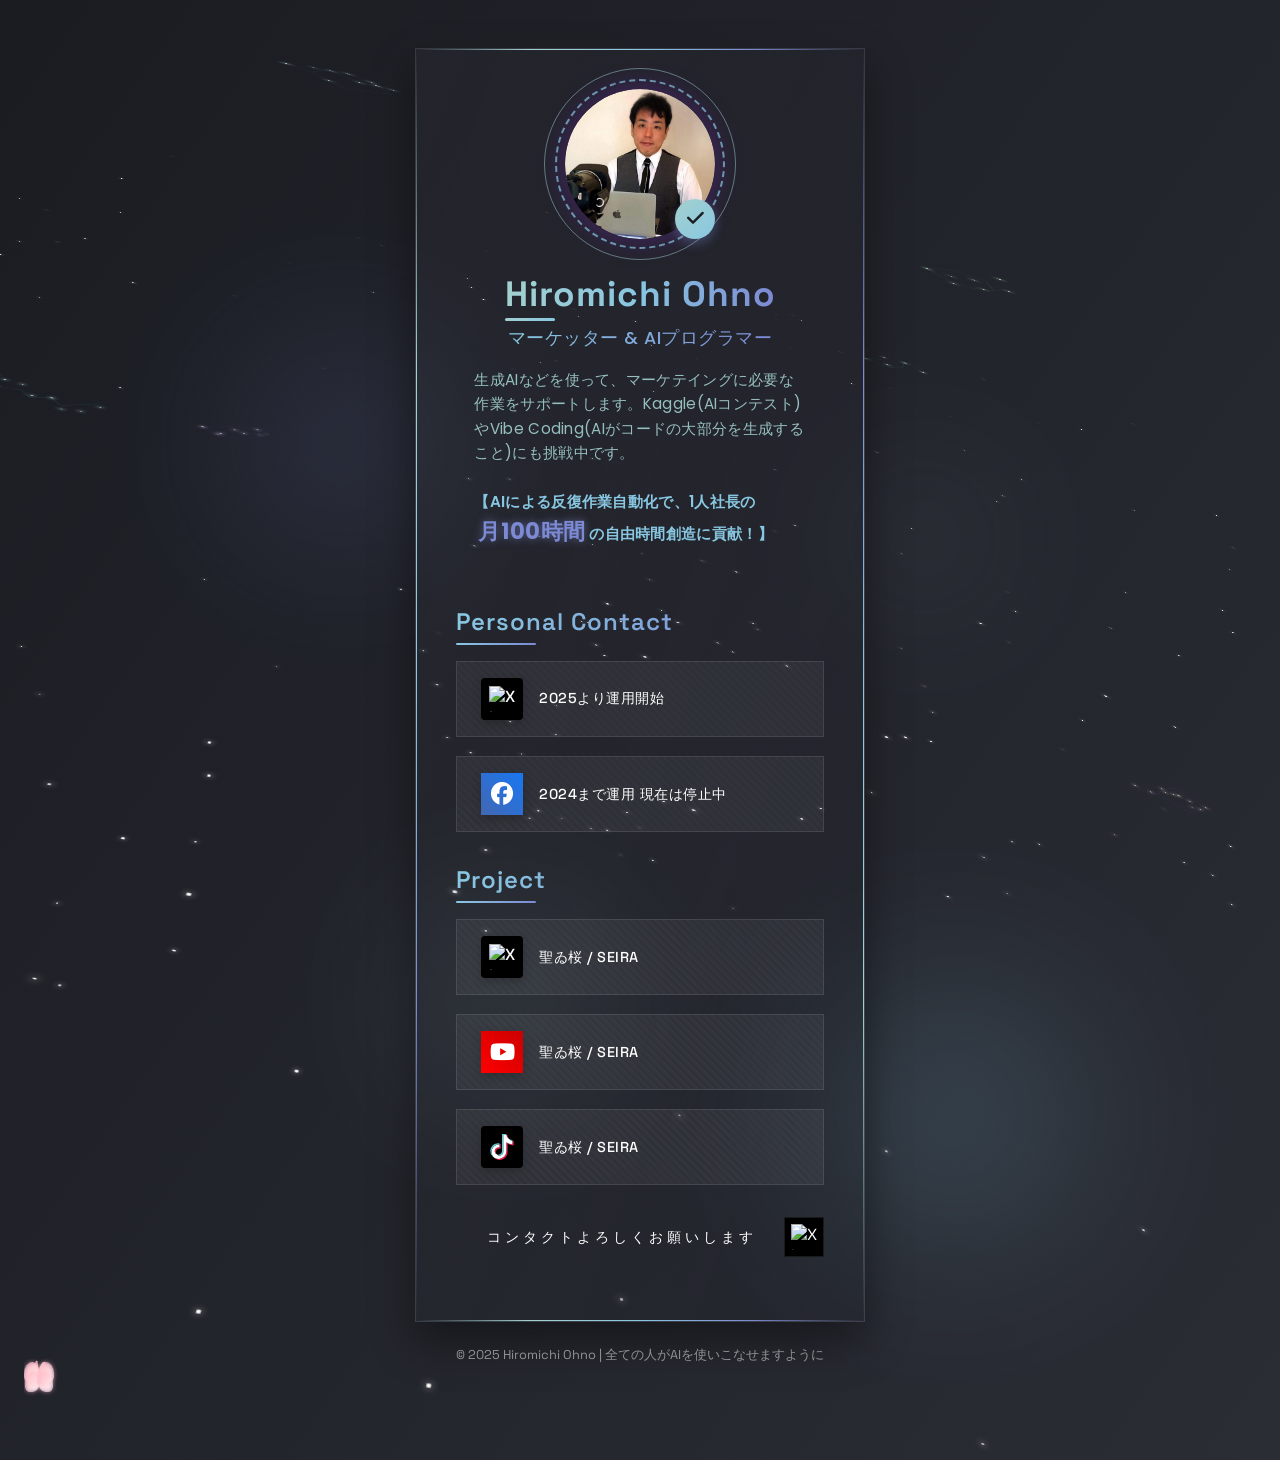
==== index.html @ b958d4c6 "fixed side margin" ====
<!DOCTYPE html>
<html lang="ja">
<head>
    <meta charset="UTF-8">
    <meta name="viewport" content="width=device-width, initial-scale=1.0">
    <title>Ohno's Link Tree</title>
    <!-- OGP設定 -->
    <meta property="og:title" content="Ohno's Link Tree">
    <meta property="og:description" content="マーケッター & AIプログラマー">
    <meta property="og:type" content="website">
    <meta property="og:url" content="https://hiromichioono.github.io/">
    <meta property="og:image" content="https://hiromichioono.github.io/images/ogp.png">
    <meta property="og:site_name" content="Ohno's Link Tree">
    <meta name="twitter:card" content="summary_large_image">
    <style>
        @import url('https://fonts.googleapis.com/css2?family=Poppins:wght@300;400;600;700&display=swap');
        @import url('https://fonts.googleapis.com/css2?family=Space+Grotesk:wght@400;500;700&display=swap');
        
        :root {
            --primary-color: #7C89D3;
            --primary-color-rgb: 124, 137, 211;
            --secondary-color: #88C7E1;
            --secondary-color-rgb: 136, 199, 225;
            --tertiary-color: #A3D0CF;
            --tertiary-color-rgb: 163, 208, 207;
            --gold-color: #D6C39D;
            --aries-color: #BEA79C;
            --taurus-color: #9DBEA7;
            --cancer-color: #A79DBE;
            --leo-color: #BEA79D;
            --libra-color: #9DBEBC;
            --scorpio-color: #A79DBE;
            --sagittarius-color: #9DB5BE;
            --capricorn-color: #AFA79D;
            --aquarius-color: #9DBEBC;
            --pisces-color: #BEBDA7;
            --dark-color: #1A1C22;
            --light-color: #ffffff;
            --card-bg: rgba(26, 28, 34, 0.1);
            --card-border: rgba(156, 166, 187, 0.2);
        }
        
        * {
            box-sizing: border-box;
            margin: 0;
            padding: 0;
        }
        
        body {
            font-family: 'Space Grotesk', 'Poppins', sans-serif;
            margin: 0;
            padding: 0;
            background-color: var(--dark-color);
            color: var(--light-color);
            min-height: 100vh;
            overflow-x: hidden;
            position: relative;
            perspective: 1000px;
        }
        
        .planetarium {
            position: fixed;
            top: 0;
            left: 0;
            width: 100%;
            height: 100%;
            z-index: -1;
            overflow: hidden;
            perspective: 1500px;
        }
        
        .dome {
            position: absolute;
            width: 200%;
            height: 200%;
            top: -50%;
            left: -50%;
            border-radius: 50%;
            transform-style: preserve-3d;
            transform: rotateX(60deg) rotateY(15deg);
            animation: rotateDome 240s linear infinite;
        }
        
        @keyframes rotateDome {
            0% {
                transform: rotateX(60deg) rotateY(15deg) rotateZ(0deg);
            }
            100% {
                transform: rotateX(60deg) rotateY(15deg) rotateZ(360deg);
            }
        }
        
        .star {
            position: absolute;
            background-color: #fff;
            border-radius: 50%;
            animation: twinkle var(--duration, 4s) ease-in-out infinite;
            z-index: 1;
            box-shadow: 0 0 5px 1px rgba(255, 255, 255, 0.3);
        }
        
        .star.virgo {
            background-color: var(--gold-color);
            box-shadow: 0 0 15px 3px var(--gold-color);
            animation: twinkleVirgo var(--duration, 3s) ease-in-out infinite;
        }
        
        @keyframes twinkleVirgo {
            0%, 100% { opacity: 0.7; transform: scale(1); }
            50% { opacity: 1; transform: scale(1.5); }
        }
        
        .star.aries {
            background-color: var(--aries-color);
            box-shadow: 0 0 7px 1px var(--aries-color);
        }
        
        .star.taurus {
            background-color: var(--taurus-color);
            box-shadow: 0 0 7px 1px var(--taurus-color);
        }
        
        .star.gemini {
            background-color: var(--secondary-color);
            box-shadow: 0 0 7px 1px var(--secondary-color);
        }
        
        .star.cancer {
            background-color: var(--cancer-color);
            box-shadow: 0 0 7px 1px var(--cancer-color);
        }
        
        .star.leo {
            background-color: var(--leo-color);
            box-shadow: 0 0 7px 1px var(--leo-color);
        }
        
        .star.libra {
            background-color: var(--libra-color);
            box-shadow: 0 0 7px 1px var(--libra-color);
        }
        
        .star.scorpio {
            background-color: var(--scorpio-color);
            box-shadow: 0 0 7px 1px var(--scorpio-color);
        }
        
        .star.sagittarius {
            background-color: var(--sagittarius-color);
            box-shadow: 0 0 7px 1px var(--sagittarius-color);
        }
        
        .star.capricorn {
            background-color: var(--capricorn-color);
            box-shadow: 0 0 7px 1px var(--capricorn-color);
        }
        
        .star.aquarius {
            background-color: var(--aquarius-color);
            box-shadow: 0 0 7px 1px var(--aquarius-color);
        }
        
        .star.pisces {
            background-color: var(--pisces-color);
            box-shadow: 0 0 7px 1px var(--pisces-color);
        }
        
        .constellation-line {
            position: absolute;
            height: 2px;
            background: rgba(255, 255, 255, 0.2);
            transform-origin: 0 0;
            pointer-events: none;
            z-index: 0;
        }
        
        .constellation-line.virgo {
            background: rgba(255, 215, 0, 0.6);
            height: 3px;
            box-shadow: 0 0 8px 2px var(--gold-color);
        }
        
        .constellation-line.aries {
            background: rgba(255, 87, 51, 0.3);
        }
        
        .constellation-line.taurus {
            background: rgba(51, 255, 87, 0.3);
        }
        
        .constellation-line.gemini {
            background: rgba(0, 194, 255, 0.3);
        }
        
        .constellation-line.cancer {
            background: rgba(87, 51, 255, 0.3);
        }
        
        .constellation-line.leo {
            background: rgba(255, 51, 87, 0.3);
        }
        
        .constellation-line.libra {
            background: rgba(51, 255, 197, 0.3);
        }
        
        .constellation-line.scorpio {
            background: rgba(255, 51, 168, 0.3);
        }
        
        .constellation-line.sagittarius {
            background: rgba(51, 168, 255, 0.3);
        }
        
        .constellation-line.capricorn {
            background: rgba(168, 51, 255, 0.3);
        }
        
        .constellation-line.aquarius {
            background: rgba(51, 255, 245, 0.3);
        }
        
        .constellation-line.pisces {
            background: rgba(245, 255, 51, 0.3);
        }
        
        @keyframes twinkle {
            0%, 100% { opacity: 0.3; transform: scale(0.8); }
            50% { opacity: 1; transform: scale(1.2); }
        }
        
        .shooting-star {
            position: absolute;
            width: 100px;
            height: 1px;
            background: linear-gradient(to right, rgba(255,255,255,0) 0%, rgba(255,255,255,1) 50%, rgba(255,255,255,0) 100%);
            animation: shooting 5s linear infinite;
            opacity: 0;
            transform-origin: right center;
        }
        
        @keyframes shooting {
            0% {
                opacity: 0;
                transform: translateX(0) translateY(0) rotate(var(--angle));
            }
            10% {
                opacity: 1;
            }
            40% {
                opacity: 0.8;
            }
            60% {
                opacity: 0;
                transform: translateX(calc(var(--distance) * -1)) translateY(calc(var(--distance) * var(--slope))) rotate(var(--angle));
            }
            100% {
                opacity: 0;
                transform: translateX(calc(var(--distance) * -1)) translateY(calc(var(--distance) * var(--slope))) rotate(var(--angle));
            }
        }
        
        .bg {
            position: fixed;
            top: 0;
            left: 0;
            width: 100%;
            height: 100%;
            z-index: -2;
            background: linear-gradient(125deg, #1a1c22, #2b2d35);
        }
        
        .bg-shapes {
            position: fixed;
            top: 0;
            left: 0;
            width: 100%;
            height: 100%;
            z-index: -1;
            opacity: 0.5;
        }
        
        .shape {
            position: absolute;
            border-radius: 50%;
            filter: blur(80px);
        }
        
        .shape-1 {
            top: 20%;
            left: 15%;
            width: 300px;
            height: 300px;
            background: radial-gradient(circle, var(--primary-color) 0%, transparent 70%);
            animation: float 15s ease-in-out infinite alternate;
            opacity: 0.5;
        }
        
        .shape-2 {
            bottom: 10%;
            right: 10%;
            width: 400px;
            height: 400px;
            background: radial-gradient(circle, var(--secondary-color) 0%, transparent 70%);
            animation: float 20s ease-in-out infinite alternate-reverse;
            opacity: 0.5;
        }
        
        .shape-3 {
            top: 60%;
            left: 30%;
            width: 250px;
            height: 250px;
            background: radial-gradient(circle, var(--tertiary-color) 0%, transparent 70%);
            animation: float 18s ease-in-out infinite alternate;
            opacity: 0.5;
        }
        
        .shape-4 {
            top: 30%;
            right: 20%;
            width: 200px;
            height: 200px;
            background: radial-gradient(circle, #9CA6BB 0%, transparent 70%);
            animation: float 17s ease-in-out infinite alternate-reverse;
            opacity: 0.4;
        }
        
        @keyframes float {
            0% {
                transform: translateY(0) scale(1);
            }
            50% {
                transform: translateY(-30px) scale(1.05);
            }
            100% {
                transform: translateY(20px) scale(0.95);
            }
        }
        
        .container {
            position: relative;
            z-index: 1;
            display: flex;
            flex-direction: column;
            align-items: center;
            padding: 3rem 1.5rem;
            max-width: 100%;
            width: 100%;
            overflow-x: hidden;
            box-sizing: border-box;
        }
        
        .card {
            width: 100%;
            max-width: 450px;
            background: var(--card-bg);
            backdrop-filter: blur(0px);
            border: 1px solid var(--card-border);
            border-radius: 0;
            padding: 2.5rem;
            margin: 0 auto;
            position: relative;
            overflow: hidden;
            box-shadow: 0 20px 40px rgba(0, 0, 0, 0.4);
            transform-style: preserve-3d;
            transition: all 0.5s cubic-bezier(0.23, 1, 0.32, 1);
            box-sizing: border-box;
        }
        
        .card:before {
            content: '';
            position: absolute;
            inset: 0;
            background: linear-gradient(to right bottom, rgba(255, 255, 255, 0.03), transparent);
            z-index: -1;
        }
        
        .card-border {
            position: absolute;
            inset: 0;
            border-radius: 0;
            pointer-events: none;
            overflow: hidden;
        }
        
        .card-border:before,
        .card-border:after,
        .card-border-left:before,
        .card-border-right:before {
            content: '';
            position: absolute;
            background: linear-gradient(90deg, transparent, var(--tertiary-color), var(--secondary-color), var(--primary-color), transparent);
        }
        
        .card-border:before {
            top: 0;
            left: 0;
            right: 0;
            height: 1px;
            animation: borderFlowHorizontal 4s linear infinite;
        }
        
        .card-border:after {
            bottom: 0;
            left: 0;
            right: 0;
            height: 1px;
            animation: borderFlowHorizontal 4s linear infinite reverse;
        }
        
        .card-border-left:before {
            top: 0;
            bottom: 0;
            left: 0;
            width: 1px;
            background: linear-gradient(180deg, transparent, var(--tertiary-color), var(--secondary-color), var(--primary-color), transparent);
            animation: borderFlowVertical 4s linear infinite;
        }
        
        .card-border-right:before {
            top: 0;
            bottom: 0;
            right: 0;
            width: 1px;
            background: linear-gradient(180deg, transparent, var(--primary-color), var(--secondary-color), var(--tertiary-color), transparent);
            animation: borderFlowVertical 4s linear infinite reverse;
        }
        
        @keyframes borderFlowHorizontal {
            0% {
                transform: translateX(-100%);
            }
            100% {
                transform: translateX(100%);
            }
        }
        
        @keyframes borderFlowVertical {
            0% {
                transform: translateY(-100%);
            }
            100% {
                transform: translateY(100%);
            }
        }
        
        .profile {
            display: flex;
            flex-direction: column;
            align-items: center;
            position: relative;
        }
        
        .profile-frame {
            position: relative;
            width: 150px;
            height: 150px;
            margin-bottom: 2rem;
        }
        
        .profile-img-container {
            position: relative;
            width: 150px;
            height: 150px;
            border-radius: 50%;
            overflow: hidden;
            box-shadow: 0 0 30px rgba(158, 31, 255, 0.3);
            transform-style: preserve-3d;
            transition: transform 0.5s ease;
        }
        
        .profile-img-container:hover {
            transform: translateZ(10px) rotateY(10deg);
            box-shadow: 0 0 40px rgba(124, 137, 211, 0.5);
        }
        
        .profile-img {
            width: 100%;
            height: 100%;
            object-fit: cover;
            border-radius: 50%;
        }
        
        .frame-ring {
            position: absolute;
            top: -10px;
            left: -10px;
            width: 170px;
            height: 170px;
            border-radius: 50%;
            border: 2px dashed rgba(136, 199, 225, 0.7);
            animation: rotate 20s linear infinite;
        }
        
        .frame-ring:after {
            content: '';
            position: absolute;
            top: 50%;
            left: 50%;
            transform: translate(-50%, -50%);
            width: 190px;
            height: 190px;
            border-radius: 50%;
            border: 1px solid rgba(163, 208, 207, 0.5);
        }
        
        @keyframes rotate {
            0% {
                transform: rotate(0deg);
            }
            100% {
                transform: rotate(360deg);
            }
        }
        
        .profile-badge {
            position: absolute;
            bottom: 0;
            right: 0;
            background: linear-gradient(135deg, var(--tertiary-color), var(--secondary-color));
            color: var(--dark-color);
            font-size: 1.2rem;
            font-weight: 700;
            width: 40px;
            height: 40px;
            border-radius: 50%;
            display: flex;
            align-items: center;
            justify-content: center;
            box-shadow: 0 4px 12px rgba(124, 137, 211, 0.4);
            z-index: 2;
        }
        
        .glow {
            position: absolute;
            width: 100%;
            height: 100%;
            border-radius: 50%;
            background: radial-gradient(circle, var(--primary-color) 0%, transparent 70%);
            filter: blur(15px);
            opacity: 0.5;
            z-index: -1;
        }
        
        .name {
            font-size: 2.2rem;
            font-weight: 700;
            margin: 0 0 0.5rem;
            background: linear-gradient(to right, var(--tertiary-color), var(--secondary-color), var(--primary-color));
            -webkit-background-clip: text;
            background-clip: text;
            -webkit-text-fill-color: transparent;
            text-align: left;
            letter-spacing: 1px;
            position: relative;
        }
        
        .name:after {
            content: '';
            position: absolute;
            bottom: -5px;
            left: 0;
            width: 50px;
            height: 3px;
            background: linear-gradient(to right, var(--tertiary-color), var(--secondary-color));
            border-radius: 3px;
        }
        
        .bio {
            text-align: center;
            margin-bottom: 1rem;
            background: linear-gradient(to right, var(--secondary-color), var(--primary-color));
            -webkit-background-clip: text;
            background-clip: text;
            -webkit-text-fill-color: transparent;
            font-weight: 500;
            line-height: 1.6;
            font-size: 1.1rem;
            max-width: 90%;
            font-family: 'Poppins', sans-serif;
            letter-spacing: 0.5px;
        }
        
        .bio-extended {
            text-align: left;
            margin-bottom: 2rem;
            color: rgba(163, 208, 207, 0.9);
            font-weight: 400;
            line-height: 1.6;
            font-size: 0.95rem;
            max-width: 90%;
            font-family: 'Poppins', sans-serif;
            letter-spacing: 0.3px;
        }
        
        .bio-extended strong {
            color: var(--secondary-color);
            font-weight: 600;
        }
        
        .highlight-text {
            color: var(--primary-color);
            font-size: 1.4rem;
            font-weight: 700;
            text-shadow: 0 0 8px rgba(124, 137, 211, 0.6);
            display: inline-block;
            margin: 0 4px;
        }
        
        .contact-heading {
            text-align: left;
            font-size: 1.5rem;
            font-weight: 600;
            margin: 1.5rem 0 0.5rem;
            padding-bottom: 0.5rem;
            background: linear-gradient(to right, var(--secondary-color), var(--primary-color));
            -webkit-background-clip: text;
            background-clip: text;
            -webkit-text-fill-color: transparent;
            position: relative;
            letter-spacing: 1px;
        }
        
        .contact-heading::after {
            content: '';
            position: absolute;
            bottom: 0;
            left: 0;
            width: 80px;
            height: 2px;
            background: linear-gradient(to right, var(--secondary-color), var(--primary-color));
            border-radius: 2px;
        }
        
        .links-container {
            width: 100%;
            perspective: 1000px;
            margin: 1rem 0 2rem;
        }
        
        .link-list {
            display: grid;
            gap: 1.2rem;
            width: 100%;
            transform-style: preserve-3d;
        }
        
        .link-item {
            position: relative;
            transform-style: preserve-3d;
            transition: transform 0.3s ease;
        }
        
        .link-item:hover {
            transform: translateZ(20px);
        }
        
        .link {
            display: flex;
            align-items: center;
            padding: 1rem 1.5rem;
            background: rgba(255, 255, 255, 0.05);
            border: 1px solid rgba(255, 255, 255, 0.1);
            border-radius: 0;
            text-decoration: none;
            color: var(--light-color);
            font-weight: 500;
            font-size: 1rem;
            transition: all 0.5s cubic-bezier(0.16, 1, 0.3, 1);
            position: relative;
            overflow: hidden;
            backdrop-filter: blur(5px);
        }
        
        .link:before {
            content: '';
            position: absolute;
            top: 0;
            left: 0;
            width: 100%;
            height: 100%;
            background: linear-gradient(45deg, 
                transparent 25%, 
                rgba(255, 255, 255, 0.05) 25%, 
                rgba(255, 255, 255, 0.05) 50%, 
                transparent 50%,
                transparent 75%, 
                rgba(255, 255, 255, 0.05) 75%);
            background-size: 8px 8px;
            opacity: 0.3;
            transition: all 0.5s ease;
        }
        
        .link:hover {
            transform: translateY(-5px) scale(1.03) perspective(500px) rotateX(5deg);
            box-shadow: 
                0 15px 35px rgba(0, 0, 0, 0.3), 
                0 0 10px rgba(124, 137, 211, 0.5), 
                0 0 25px rgba(124, 137, 211, 0.2);
            border-width: 1px 1px 2px 1px;
            border-color: rgba(255, 255, 255, 0.3);
            background: linear-gradient(135deg, 
                rgba(var(--primary-color-rgb), 0.15) 0%, 
                rgba(var(--secondary-color-rgb), 0.15) 50%, 
                rgba(var(--tertiary-color-rgb), 0.15) 100%);
            letter-spacing: 1px;
        }
        
        .link:hover:before {
            opacity: 0.7;
            background-position: 15px 15px;
            animation: patternShift 2s linear infinite;
        }
        
        @keyframes patternShift {
            0% { background-position: 0 0; }
            100% { background-position: 16px 16px; }
        }
        
        .link:after {
            content: '';
            position: absolute;
            top: -50%;
            left: -50%;
            width: 200%;
            height: 200%;
            background: linear-gradient(
                to bottom right, 
                rgba(255, 255, 255, 0) 0%, 
                rgba(255, 255, 255, 0.2) 50%, 
                rgba(255, 255, 255, 0) 100%
            );
            transform: rotate(45deg);
            transition: all 0.5s cubic-bezier(0.16, 1, 0.3, 1);
            opacity: 0;
            z-index: 2;
        }
        
        .link:hover:after {
            animation: enhancedSheen 1.2s forwards;
        }
        
        @keyframes enhancedSheen {
            0% { 
                opacity: 0; 
                transform: rotate(45deg) translateY(0%);
            }
            15% { opacity: 0.3; }
            30% { opacity: 0.7; }
            50% { opacity: 1; }
            70% { opacity: 0.7; }
            100% { 
                opacity: 0; 
                transform: rotate(45deg) translateY(100%);
            }
        }
        
        .link::before, .link::after {
            pointer-events: none;
        }
        
        .link .link-text {
            position: relative;
            transition: all 0.5s ease;
        }
        
        .link:hover .link-text {
            transform: scale(1.05);
            text-shadow: 0 0 8px rgba(255, 255, 255, 0.5);
            animation: textPulse 2s infinite;
        }
        
        @keyframes textPulse {
            0%, 100% { opacity: 1; }
            50% { opacity: 0.85; }
        }
        
        .link:hover .link-icon {
            transform: scale(1.15) rotate(5deg);
            box-shadow: 0 0 15px rgba(124, 137, 211, 0.7);
            animation: iconPulse 2s infinite alternate;
        }
        
        @keyframes iconPulse {
            0% { transform: scale(1.15) rotate(5deg); }
            100% { transform: scale(1.25) rotate(-5deg); }
        }
        
        .link i {
            font-size: 1.4rem;
            margin-right: 1rem;
            position: relative;
            z-index: 2;
        }
        
        .link-icon {
            display: flex;
            align-items: center;
            justify-content: center;
            width: 42px;
            height: 42px;
            border-radius: 0;
            margin-right: 1rem;
            background: linear-gradient(135deg, rgba(158, 31, 255, 0.2), rgba(0, 194, 255, 0.2));
            box-shadow: 0 4px 10px rgba(0, 0, 0, 0.2);
            transition: all 0.5s ease;
            position: relative;
            overflow: hidden;
        }
        
        .link-icon::before {
            content: '';
            position: absolute;
            width: 150%;
            height: 150%;
            background: radial-gradient(circle, rgba(255,255,255,0.8) 0%, rgba(255,255,255,0) 70%);
            top: -25%;
            left: -25%;
            opacity: 0;
            transition: opacity 0.5s ease;
            pointer-events: none;
        }
        
        .link:hover .link-icon::before {
            animation: sparkling 1.5s ease infinite;
        }
        
        @keyframes sparkling {
            0% { opacity: 0; transform: scale(0.8) rotate(0deg); }
            25% { opacity: 0.5; transform: scale(0.9) rotate(45deg); }
            50% { opacity: 0.7; transform: scale(1) rotate(90deg); }
            75% { opacity: 0.5; transform: scale(0.9) rotate(135deg); }
            100% { opacity: 0; transform: scale(0.8) rotate(180deg); }
        }
        
        .link-text {
            font-weight: 500;
            letter-spacing: 0.5px;
            position: relative;
            z-index: 2;
            text-transform: uppercase;
            font-size: 0.9rem;
        }
        
        .link-tw { background: linear-gradient(45deg, #1DA1F2, #0967a0); }
        .link-fb { background: linear-gradient(45deg, #4267B2, #1877F2); }
        
        .social-icons {
            display: flex;
            justify-content: center;
            gap: 1rem;
            margin: 1rem 0 1.5rem;
            perspective: 1000px;
        }
        
        .social-icon {
            position: relative;
            width: 40px;
            height: 40px;
            background: rgba(255, 255, 255, 0.05);
            border: 1px solid rgba(255, 255, 255, 0.1);
            border-radius: 0;
            display: flex;
            align-items: center;
            justify-content: center;
            color: var(--light-color);
            text-decoration: none;
            overflow: hidden;
            transition: all 0.3s ease;
            transform-style: preserve-3d;
        }
        
        .social-icon:hover {
            transform: translateY(-5px) rotateY(10deg);
            background: rgba(255, 255, 255, 0.1);
            box-shadow: 0 10px 20px rgba(0, 0, 0, 0.2);
            border-color: rgba(255, 255, 255, 0.2);
        }
        
        .social-icon i {
            font-size: 1.2rem;
            position: relative;
            z-index: 2;
        }
        
        footer {
            width: 100%;
            text-align: center;
            padding: 1.5rem 0 3rem;
            font-size: 0.8rem;
            color: rgba(255, 255, 255, 0.5);
            position: relative;
            overflow: hidden;
        }
        
        /* 蝶々アニメーション */
        .butterfly-animation-container {
            position: fixed;
            bottom: 0;
            left: 0;
            width: 100%;
            height: 60px;
            z-index: 5;
            pointer-events: none;
        }
        
        .butterfly {
            position: absolute;
            bottom: 20px;
            width: 30px;
            height: 30px;
            animation: butterflyFloat 25s ease-in-out infinite;
        }
        
        .butterfly-body {
            position: absolute;
            width: 4px;
            height: 16px;
            background-color: rgba(255, 192, 203, 0.8);
            border-radius: 50% 50% 30% 30%;
            top: 7px;
            left: 13px;
            z-index: 2;
        }
        
        .butterfly-wing {
            position: absolute;
            width: 15px;
            height: 20px;
            background-color: rgba(255, 182, 193, 0.8);
            border-radius: 80% 60% 70% 40%;
            opacity: 0.9;
            animation: wingFlap 0.3s ease-in-out infinite alternate;
            z-index: 1;
        }
        
        .butterfly-wing.top-left {
            transform-origin: bottom right;
            top: 0;
            left: 0;
        }
        
        .butterfly-wing.bottom-left {
            transform-origin: top right;
            bottom: 0;
            left: 1px;
        }
        
        .butterfly-wing.top-right {
            transform-origin: bottom left;
            top: 0;
            right: 0;
            border-radius: 60% 80% 40% 70%;
        }
        
        .butterfly-wing.bottom-right {
            transform-origin: top left;
            bottom: 0;
            right: 1px;
            border-radius: 60% 80% 40% 70%;
        }
        
        .butterfly-wing.pattern-a {
            background: linear-gradient(135deg, rgba(255, 182, 193, 0.9), rgba(255, 240, 245, 0.8));
            box-shadow: 0 0 5px rgba(255, 182, 193, 0.5);
        }
        
        .butterfly-wing.pattern-b {
            background: linear-gradient(135deg, rgba(173, 216, 230, 0.9), rgba(240, 248, 255, 0.8));
            box-shadow: 0 0 5px rgba(173, 216, 230, 0.5);
        }
        
        .butterfly-wing.pattern-c {
            background: linear-gradient(135deg, rgba(221, 160, 221, 0.9), rgba(245, 225, 255, 0.8));
            box-shadow: 0 0 5px rgba(221, 160, 221, 0.5);
        }
        
        .butterfly-wing.pattern-d {
            background: linear-gradient(135deg, rgba(255, 228, 181, 0.9), rgba(255, 250, 240, 0.8));
            box-shadow: 0 0 5px rgba(255, 228, 181, 0.5);
        }
        
        .butterfly-antenna {
            position: absolute;
            width: 1px;
            height: 7px;
            background-color: rgba(255, 192, 203, 0.7);
            top: 0;
            z-index: 1;
        }
        
        .butterfly-antenna.left {
            left: 12px;
            transform: rotate(-20deg);
        }
        
        .butterfly-antenna.right {
            right: 12px;
            transform: rotate(20deg);
        }
        
        .butterfly-antenna::after {
            content: '';
            position: absolute;
            width: 2px;
            height: 2px;
            background-color: rgba(255, 192, 203, 0.9);
            border-radius: 50%;
            top: -1px;
        }
        
        .butterfly-sparkle {
            position: absolute;
            width: 2px;
            height: 2px;
            background-color: white;
            border-radius: 50%;
            opacity: 0;
            animation: butterflySparkle 4s linear infinite;
        }
        
        @keyframes butterflyFloat {
            0% {
                left: -50px;
                transform: translateY(0) translateX(0) rotate(5deg);
            }
            10% {
                transform: translateY(-15px) translateX(20px) rotate(-5deg);
            }
            20% {
                transform: translateY(5px) translateX(40px) rotate(10deg);
            }
            30% {
                transform: translateY(-20px) translateX(60px) rotate(-10deg);
            }
            40% {
                transform: translateY(10px) translateX(80px) rotate(5deg);
            }
            50% {
                transform: translateY(-15px) translateX(100px) rotate(-5deg);
            }
            60% {
                transform: translateY(5px) translateX(120px) rotate(10deg);
            }
            70% {
                transform: translateY(-10px) translateX(140px) rotate(-10deg);
            }
            80% {
                transform: translateY(15px) translateX(160px) rotate(5deg);
            }
            90% {
                transform: translateY(-5px) translateX(180px) rotate(-5deg);
            }            
            100% {
                left: calc(100% + 50px);
                transform: translateY(0) translateX(0) rotate(5deg);
            }
        }
        
        @keyframes wingFlap {
            0% {
                transform: rotateY(60deg);
            }
            100% {
                transform: rotateY(0deg);
            }
        }
        
        @keyframes butterflySparkle {
            0% {
                opacity: 0;
                transform: scale(0);
            }
            10% {
                opacity: 0.8;
                transform: scale(1);
            }
            50% {
                opacity: 0.2;
            }
            100% {
                opacity: 0;
                transform: scale(0) translateY(-10px) translateX(5px);
            }
        }
        
        @keyframes starTwinkle {
            0%, 100% {
                opacity: 0.1;
                transform: scale(1);
            }
            50% {
                opacity: 1;
                transform: scale(1.5);
            }
        }
        
        @keyframes fadeIn {
            from {
                opacity: 0;
                transform: translateY(20px);
            }
            to {
                opacity: 1;
                transform: translateY(0);
            }
        }
        
        .loading-screen {
            position: fixed;
            top: 0;
            left: 0;
            width: 100%;
            height: 100%;
            background: var(--dark-color);
            display: flex;
            flex-direction: column;
            align-items: center;
            justify-content: center;
            z-index: 9999;
            transition: opacity 0.5s ease-out, visibility 0.5s ease-out;
        }
        
        .loader {
            width: 80px;
            height: 80px;
            border-radius: 50%;
            border: 3px solid transparent;
            border-top-color: var(--primary-color);
            border-bottom-color: var(--secondary-color);
            animation: spin 1.5s linear infinite;
        }
        
        .loader:before, .loader:after {
            content: '';
            position: absolute;
            border-radius: 50%;
        }
        
        .loader:before {
            top: 5px;
            left: 5px;
            right: 5px;
            bottom: 5px;
            border: 3px solid transparent;
            border-left-color: var(--tertiary-color);
            border-right-color: var(--secondary-color);
            animation: spin 1s linear infinite reverse;
        }
        
        .loader:after {
            top: 15px;
            left: 15px;
            right: 15px;
            bottom: 15px;
            border: 3px solid transparent;
            border-top-color: var(--tertiary-color);
            animation: spin 1.5s linear infinite;
        }
        
        @keyframes spin {
            0% {
                transform: rotate(0deg);
            }
            100% {
                transform: rotate(360deg);
            }
        }
        
        .loading-text {
            margin-top: 1.5rem;
            font-size: 1.2rem;
            letter-spacing: 2px;
            color: rgba(255, 255, 255, 0.8);
            background: linear-gradient(to right, var(--tertiary-color), var(--secondary-color), var(--primary-color));
            -webkit-background-clip: text;
            background-clip: text;
            -webkit-text-fill-color: transparent;
            animation: pulse 1.5s infinite alternate;
        }
        
        @keyframes pulse {
            0% {
                opacity: 0.6;
            }
            100% {
                opacity: 1;
            }
        }
        
        .fade-in {
            animation: fadeIn 0.8s ease forwards;
        }
        
        .fade-in-delay-1 {
            opacity: 0;
            animation: fadeIn 0.8s ease forwards 0.2s;
        }
        
        .fade-in-delay-2 {
            opacity: 0;
            animation: fadeIn 0.8s ease forwards 0.4s;
        }
        
        .fade-in-delay-3 {
            opacity: 0;
            animation: fadeIn 0.8s ease forwards 0.6s;
        }
        
        .fade-in-delay-4 {
            opacity: 0;
            animation: fadeIn 0.8s ease forwards 0.8s;
        }
        
        .constellation-group {
            position: absolute;
            transform-style: preserve-3d;
        }
        
        /* Media Queries for Responsiveness */
        @media (max-width: 768px) {
            .container {
                padding: 2rem 1rem;
            }
            
            .card {
                padding: 2rem 1.5rem;
                width: calc(100% - 2rem);
            }
            
            .profile-frame {
                width: 130px;
                height: 130px;
                margin-bottom: 1.5rem;
            }
            
            .profile-img-container {
                width: 130px;
                height: 130px;
            }
            
            .frame-ring {
                width: 150px;
                height: 150px;
            }
            
            .frame-ring:after {
                width: 170px;
                height: 170px;
            }
            
            .name {
                font-size: 2rem;
            }
            
            .bio {
                font-size: 0.9rem;
            }
            
            .link {
                padding: 0.9rem 1.2rem;
            }
            
            .link i {
                font-size: 1.2rem;
            }
            
            .link-text {
                font-size: 0.85rem;
            }
        }
        
        @media (max-width: 480px) {
            .container {
                padding: 2rem 0.5rem;
            }
            
            .card {
                padding: 1.8rem 1rem;
                width: calc(100% - 1rem);
            }
            
            .profile-frame {
                width: 110px;
                height: 110px;
                margin-bottom: 1.2rem;
            }
            
            .profile-img-container {
                width: 110px;
                height: 110px;
            }
            
            .frame-ring {
                top: -8px;
                left: -8px;
                width: 126px;
                height: 126px;
            }
            
            .frame-ring:after {
                width: 142px;
                height: 142px;
            }
            
            .name {
                font-size: 1.8rem;
            }
            
            .profile-badge {
                width: 35px;
                height: 35px;
                font-size: 1rem;
            }
            
            .social-icons {
                gap: 0.8rem;
            }
            
            .social-icon {
                width: 36px;
                height: 36px;
            }
        }
    </style>
    <link rel="stylesheet" href="https://cdnjs.cloudflare.com/ajax/libs/font-awesome/6.4.0/css/all.min.css">
</head>
<body>
    <div class="loading-screen" id="loading-screen">
        <div class="loader"></div>
        <div class="loading-text">LOADING...</div>
    </div>

    <div class="bg"></div>
    <div class="bg-shapes">
        <div class="shape shape-1"></div>
        <div class="shape shape-2"></div>
        <div class="shape shape-3"></div>
        <div class="shape shape-4"></div>
    </div>
    <div class="planetarium" id="planetarium">
        <div class="dome" id="dome"></div>
    </div>
    
    <div class="container">
        <div class="card fade-in">
            <div class="card-border"></div>
            <div class="card-border-left"></div>
            <div class="card-border-right"></div>
            
            <div class="profile">
                <div class="profile-frame">
                    <div class="profile-img-container">
                        <div class="glow"></div>
                        <img src="images/profile.jpg" alt="プロフィール写真" class="profile-img">
                    </div>
                    <div class="frame-ring"></div>
                    <div class="profile-badge">
                        <i class="fas fa-check"></i>
                    </div>
                </div>
                
                <h1 class="name">Hiromichi Ohno</h1>
                <p class="bio fade-in-delay-1">マーケッター &amp; AIプログラマー</p>
                <p class="bio-extended fade-in-delay-1">
                    生成AIなどを使って、マーケテイングに必要な作業をサポートします。Kaggle(AIコンテスト)やVibe Coding(AIがコードの大部分を生成すること)にも挑戦中です。<br><br>
                    <strong>【AIによる反復作業自動化で、1人社長の<br><span class="highlight-text">月100時間</span>の自由時間創造に貢献！】</strong>
                </p>
            </div>
            
            <h3 class="contact-heading fade-in-delay-2">Personal Contact</h3>
            
            <div class="links-container fade-in-delay-2">
                <div class="link-list">
                    <div class="link-item">
                        <a href="https://x.com/heros_road" class="link">
                            <div class="link-icon" style="background: black; display: flex; align-items: center; justify-content: center; padding: 8px; border-radius: 4px;">
                                <img src="https://abs.twimg.com/responsive-web/client-web/icon-ios.77d25eba.png" alt="X logo" style="width: 26px; height: 26px;">
                            </div>
                            <span class="link-text">2025より運用開始</span>
                        </a>
                    </div>
                    
                    <div class="link-item">
                        <a href="https://www.facebook.com/share/14GULthM83G/" class="link">
                            <div class="link-icon link-fb">
                                <i class="fab fa-facebook" style="margin: 0 auto;"></i>
                            </div>
                            <span class="link-text">2024まで運用 現在は停止中</span>
                        </a>
                    </div>
                </div>
            </div>
            
            <h3 class="contact-heading fade-in-delay-3">Project</h3>
            
            <div class="links-container fade-in-delay-3">
                <div class="link-list">
                    <div class="link-item">
                        <a href="https://x.com/seira_0311" class="link">
                            <div class="link-icon" style="background: black; display: flex; align-items: center; justify-content: center; padding: 8px; border-radius: 4px;">
                                <img src="https://abs.twimg.com/responsive-web/client-web/icon-ios.77d25eba.png" alt="X logo" style="width: 26px; height: 26px;">
                            </div>
                            <span class="link-text">聖ゐ桜 / seira</span>
                        </a>
                    </div>
                    
                    <div class="link-item">
                        <a href="https://www.youtube.com/@seira_0311" class="link">
                            <div class="link-icon" style="background: linear-gradient(45deg, #FF0000, #CC0000);">
                                <i class="fab fa-youtube" style="margin: 0 auto; color: white;"></i>
                            </div>
                            <span class="link-text">聖ゐ桜 / seira</span>
                        </a>
                    </div>
                    
                    <div class="link-item">
                        <a href="https://www.tiktok.com/@seira_0311" class="link">
                            <div class="link-icon" style="background: black; display: flex; align-items: center; justify-content: center; padding: 8px; border-radius: 4px;">
                                <img src="images/tiktok.svg" alt="TikTok logo" style="width: 26px; height: 26px;">
                            </div>
                            <span class="link-text">聖ゐ桜 / seira</span>
                        </a>
                    </div>
                </div>
            </div>
            
            <style>
                @keyframes textWave {
                    0%, 100% {
                        color: var(--secondary-color);
                        transform: translateY(0);
                    }
                    25% {
                        color: var(--primary-color);
                        transform: translateY(-3px);
                    }
                    75% {
                        color: var(--tertiary-color);
                        transform: translateY(3px);
                    }
                }
                .animated-letter {
                    display: inline-block;
                    animation: textWave 2s infinite;
                }
            </style>
            <div class="social-icons" style="justify-content: flex-end; align-items: center;">
                <div class="animated-text" style="margin-right: 15px; font-size: 0.9rem;">
                    <span class="animated-letter" style="animation-delay: 0.1s">コ</span>
                    <span class="animated-letter" style="animation-delay: 0.2s">ン</span>
                    <span class="animated-letter" style="animation-delay: 0.3s">タ</span>
                    <span class="animated-letter" style="animation-delay: 0.4s">ク</span>
                    <span class="animated-letter" style="animation-delay: 0.5s">ト</span>
                    <span class="animated-letter" style="animation-delay: 0.6s">よ</span>
                    <span class="animated-letter" style="animation-delay: 0.7s">ろ</span>
                    <span class="animated-letter" style="animation-delay: 0.8s">し</span>
                    <span class="animated-letter" style="animation-delay: 0.9s">く</span>
                    <span class="animated-letter" style="animation-delay: 1.0s">お</span>
                    <span class="animated-letter" style="animation-delay: 1.1s">願</span>
                    <span class="animated-letter" style="animation-delay: 1.2s">い</span>
                    <span class="animated-letter" style="animation-delay: 1.3s">し</span>
                    <span class="animated-letter" style="animation-delay: 1.4s">ま</span>
                    <span class="animated-letter" style="animation-delay: 1.5s">す</span>
                </div>
                <a href="https://x.com/heros_road" class="social-icon" style="background: black;">
                    <img src="https://abs.twimg.com/responsive-web/client-web/icon-ios.77d25eba.png" alt="X logo" style="width: 26px; height: 26px;">
                </a>
                <!-- Facebookアイコンは非表示
                <a href="#" class="social-icon" style="background: linear-gradient(45deg, #4267B2, #1877F2);">
                    <i class="fab fa-facebook" style="margin: 0 auto; color: white;"></i>
                </a>
                -->
            </div>
        </div>
        
        <footer class="fade-in-delay-4">
            &copy; 2025 Hiromichi Ohno | 全ての人がAIを使いこなせますように
            <div class="butterfly-animation-container">
                <div class="butterfly" style="animation-delay: 0s">
                    <div class="butterfly-body"></div>
                    <div class="butterfly-wing top-left pattern-a"></div>
                    <div class="butterfly-wing bottom-left pattern-a"></div>
                    <div class="butterfly-wing top-right pattern-a"></div>
                    <div class="butterfly-wing bottom-right pattern-a"></div>
                    <div class="butterfly-antenna left"></div>
                    <div class="butterfly-antenna right"></div>
                    <div class="butterfly-sparkle" style="left: 5px; top: 10px; animation-delay: 0.5s"></div>
                    <div class="butterfly-sparkle" style="left: 25px; top: 15px; animation-delay: 2s"></div>
                </div>

                <div class="butterfly" style="animation-delay: 7s; transform: scale(0.8)">
                    <div class="butterfly-body"></div>
                    <div class="butterfly-wing top-left pattern-b"></div>
                    <div class="butterfly-wing bottom-left pattern-b"></div>
                    <div class="butterfly-wing top-right pattern-b"></div>
                    <div class="butterfly-wing bottom-right pattern-b"></div>
                    <div class="butterfly-antenna left"></div>
                    <div class="butterfly-antenna right"></div>
                    <div class="butterfly-sparkle" style="left: 5px; top: 10px; animation-delay: 1.5s"></div>
                </div>

                <div class="butterfly" style="animation-delay: 14s; transform: scale(0.9)">
                    <div class="butterfly-body"></div>
                    <div class="butterfly-wing top-left pattern-c"></div>
                    <div class="butterfly-wing bottom-left pattern-c"></div>
                    <div class="butterfly-wing top-right pattern-c"></div>
                    <div class="butterfly-wing bottom-right pattern-c"></div>
                    <div class="butterfly-antenna left"></div>
                    <div class="butterfly-antenna right"></div>
                    <div class="butterfly-sparkle" style="left: 25px; top: 5px; animation-delay: 2.5s"></div>
                </div>

                <div class="butterfly" style="animation-delay: 20s; transform: scale(0.75)">
                    <div class="butterfly-body"></div>
                    <div class="butterfly-wing top-left pattern-d"></div>
                    <div class="butterfly-wing bottom-left pattern-d"></div>
                    <div class="butterfly-wing top-right pattern-d"></div>
                    <div class="butterfly-wing bottom-right pattern-d"></div>
                    <div class="butterfly-antenna left"></div>
                    <div class="butterfly-antenna right"></div>
                    <div class="butterfly-sparkle" style="left: 10px; top: 15px; animation-delay: 3s"></div>
                </div>
            </div>
        </footer>
    </div>

    <script>
        // Loading animation
        window.addEventListener('load', function() {
            setTimeout(function() {
                document.getElementById('loading-screen').style.opacity = '0';
                setTimeout(function() {
                    document.getElementById('loading-screen').style.visibility = 'hidden';
                }, 500);
            }, 1500);
        });

        // 3D card effect
        document.addEventListener('DOMContentLoaded', function() {
            const card = document.querySelector('.card');
            const container = document.querySelector('.container');
            
            // 3D effect for the card
            container.addEventListener('mousemove', function(e) {
                const xAxis = (window.innerWidth / 2 - e.pageX) / 25;
                const yAxis = (window.innerHeight / 2 - e.pageY) / 25;
                card.style.transform = `rotateY(${xAxis}deg) rotateX(${yAxis}deg)`;
            });
            
            // Reset on mouse leave
            container.addEventListener('mouseleave', function() {
                card.style.transform = 'rotateY(0) rotateX(0)';
                card.style.transition = 'all 0.5s ease';
            });
            
            // Remove transition on mouse enter
            container.addEventListener('mouseenter', function() {
                card.style.transition = 'none';
            });
            
            // Create planetarium
            createPlanetarium();
            
            // Add shooting stars periodically
            setInterval(createShootingStar, 3000);
        });
        
        function createPlanetarium() {
            const dome = document.getElementById('dome');
            const width = window.innerWidth;
            const height = window.innerHeight;
            
            // Clear existing elements
            dome.innerHTML = '';
            
            // Define all 12 zodiac constellations with their positions in 3D space
            const zodiacConstellations = [
                {
                    name: 'aries',
                    position: { x: -35, y: 10, z: 30 },
                    scale: 0.7,
                    stars: [
                        {x: 0, y: 0, z: 0, size: 3},
                        {x: 30, y: 20, z: 10, size: 2.5},
                        {x: 60, y: 30, z: -10, size: 4},
                        {x: 80, y: 40, z: 0, size: 2},
                        {x: 100, y: 20, z: 15, size: 3}
                    ],
                    connections: [[0, 1], [1, 2], [2, 3], [3, 4]]
                },
                {
                    name: 'taurus',
                    position: { x: 10, y: -20, z: 40 },
                    scale: 0.8,
                    stars: [
                        {x: 0, y: 0, z: 0, size: 4},
                        {x: 20, y: 30, z: 5, size: 2},
                        {x: 40, y: 40, z: 10, size: 3},
                        {x: 70, y: 20, z: 15, size: 3.5},
                        {x: 90, y: 0, z: 0, size: 2.5},
                        {x: 70, y: -20, z: -10, size: 3},
                        {x: 40, y: -30, z: -15, size: 2.5}
                    ],
                    connections: [[0, 1], [1, 2], [2, 3], [3, 4], [3, 5], [5, 6], [6, 0]]
                },
                {
                    name: 'gemini',
                    position: { x: 40, y: 15, z: -20 },
                    scale: 0.85,
                    stars: [
                        {x: 0, y: 0, z: 0, size: 3},
                        {x: 20, y: 30, z: 5, size: 3.5},
                        {x: 40, y: 60, z: 10, size: 2.5},
                        {x: 60, y: 80, z: 15, size: 3},
                        {x: 80, y: 60, z: 10, size: 2},
                        {x: 100, y: 30, z: 5, size: 4},
                        {x: 120, y: 0, z: 0, size: 3},
                        {x: 100, y: -30, z: -5, size: 2.5},
                        {x: 80, y: -60, z: -10, size: 3},
                        {x: 60, y: -40, z: -15, size: 2.5},
                        {x: 40, y: -60, z: -10, size: 3},
                        {x: 20, y: -30, z: -5, size: 2}
                    ],
                    connections: [[0, 1], [1, 2], [2, 3], [3, 4], [4, 5], [5, 6], [6, 7], [7, 8], [8, 9], [9, 10], [10, 11], [11, 0], [1, 11], [2, 10], [5, 7]]
                },
                {
                    name: 'cancer',
                    position: { x: -25, y: -30, z: -15 },
                    scale: 0.7,
                    stars: [
                        {x: 0, y: 0, z: 0, size: 3.5},
                        {x: 30, y: 20, z: 5, size: 2.5},
                        {x: 60, y: 10, z: 10, size: 3},
                        {x: 80, y: -10, z: 5, size: 2},
                        {x: 70, y: -40, z: 0, size: 3},
                        {x: 40, y: -30, z: -5, size: 2.5},
                        {x: 20, y: -10, z: -10, size: 3}
                    ],
                    connections: [[0, 1], [1, 2], [2, 3], [3, 4], [4, 5], [5, 6], [6, 0]]
                },
                {
                    name: 'leo',
                    position: { x: 30, y: 40, z: 25 },
                    scale: 0.9,
                    stars: [
                        {x: 0, y: 0, z: 0, size: 4},
                        {x: 30, y: 20, z: 5, size: 3},
                        {x: 60, y: 30, z: 10, size: 3.5},
                        {x: 90, y: 20, z: 5, size: 2.5},
                        {x: 110, y: -10, z: 0, size: 3},
                        {x: 80, y: -30, z: -5, size: 2.5},
                        {x: 50, y: -20, z: -10, size: 3},
                        {x: 60, y: -50, z: -5, size: 2.5},
                        {x: 30, y: -70, z: 0, size: 3},
                        {x: 10, y: -40, z: 5, size: 2.5}
                    ],
                    connections: [[0, 1], [1, 2], [2, 3], [3, 4], [4, 5], [5, 6], [6, 0], [6, 7], [7, 8], [8, 9], [9, 6]]
                },
                {
                    name: 'virgo',
                    position: { x: -45, y: 25, z: -25 },
                    scale: 0.85,
                    stars: [
                        {x: 0, y: 0, z: 0, size: 3.5},
                        {x: 20, y: 30, z: 5, size: 3},
                        {x: 40, y: 50, z: 10, size: 4},
                        {x: 60, y: 30, z: 15, size: 2.5},
                        {x: 80, y: 0, z: 10, size: 3},
                        {x: 60, y: -20, z: 5, size: 2.5},
                        {x: 40, y: -40, z: 0, size: 3},
                        {x: 20, y: -20, z: -5, size: 2.5},
                        {x: 50, y: -10, z: -10, size: 3},
                        {x: 100, y: -10, z: -5, size: 3.5},
                        {x: 120, y: -30, z: 0, size: 2.5},
                        {x: 140, y: -20, z: 5, size: 3.5}
                    ],
                    connections: [[0, 1], [1, 2], [2, 3], [3, 4], [4, 5], [5, 6], [6, 7], [7, 0], [5, 8], [8, 9], [9, 10], [10, 11]]
                },
                {
                    name: 'libra',
                    position: { x: 15, y: -45, z: 10 },
                    scale: 0.75,
                    stars: [
                        {x: 0, y: 0, z: 0, size: 3},
                        {x: 30, y: 20, z: 5, size: 3.5},
                        {x: 60, y: 0, z: 10, size: 2.5},
                        {x: 30, y: -20, z: 5, size: 3},
                        {x: 70, y: -40, z: 0, size: 2.5},
                        {x: 100, y: -30, z: -5, size: 3.5}
                    ],
                    connections: [[0, 1], [1, 2], [2, 3], [3, 0], [2, 4], [4, 5]]
                },
                {
                    name: 'scorpio',
                    position: { x: 50, y: 5, z: -40 },
                    scale: 0.8,
                    stars: [
                        {x: 0, y: 0, z: 0, size: 3.5},
                        {x: 30, y: 10, z: 5, size: 3},
                        {x: 60, y: 5, z: 10, size: 3.5},
                        {x: 90, y: 0, z: 15, size: 2.5},
                        {x: 120, y: -10, z: 10, size: 3},
                        {x: 150, y: -20, z: 5, size: 4},
                        {x: 170, y: -50, z: 0, size: 2.5},
                        {x: 180, y: -80, z: -5, size: 3},
                        {x: 200, y: -70, z: -10, size: 2.5}
                    ],
                    connections: [[0, 1], [1, 2], [2, 3], [3, 4], [4, 5], [5, 6], [6, 7], [7, 8]]
                },
                {
                    name: 'sagittarius',
                    position: { x: -20, y: -15, z: 45 },
                    scale: 0.7,
                    stars: [
                        {x: 0, y: 0, z: 0, size: 3.5},
                        {x: 30, y: 10, z: 5, size: 2},
                        {x: 50, y: 30, z: 10, size: 3},
                        {x: 70, y: 50, z: 15, size: 2.5},
                        {x: 90, y: 30, z: 10, size: 3},
                        {x: 110, y: 10, z: 5, size: 2.5},
                        {x: 90, y: -20, z: 0, size: 4},
                        {x: 70, y: -40, z: -5, size: 2.5},
                        {x: 40, y: -30, z: -10, size: 3}
                    ],
                    connections: [[0, 1], [1, 2], [2, 3], [3, 4], [4, 5], [5, 6], [6, 7], [7, 8], [8, 1], [5, 8]]
                },
                {
                    name: 'capricorn',
                    position: { x: 35, y: -25, z: -30 },
                    scale: 0.65,
                    stars: [
                        {x: 0, y: 0, z: 0, size: 3},
                        {x: 20, y: 20, z: 5, size: 2.5},
                        {x: 40, y: 10, z: 10, size: 3},
                        {x: 60, y: 30, z: 15, size: 3.5},
                        {x: 80, y: 50, z: 10, size: 2},
                        {x: 100, y: 40, z: 5, size: 3},
                        {x: 120, y: 20, z: 0, size: 2.5},
                        {x: 100, y: 0, z: -5, size: 3},
                        {x: 80, y: -20, z: -10, size: 2.5},
                        {x: 60, y: -10, z: -5, size: 3}
                    ],
                    connections: [[0, 1], [1, 2], [2, 3], [3, 4], [4, 5], [5, 6], [6, 7], [7, 8], [8, 9], [9, 2]]
                },
                {
                    name: 'aquarius',
                    position: { x: -40, y: -35, z: -20 },
                    scale: 0.75,
                    stars: [
                        {x: 0, y: 0, z: 0, size: 3.5},
                        {x: 20, y: 20, z: 5, size: 2},
                        {x: 40, y: 40, z: 10, size: 3},
                        {x: 60, y: 60, z: 15, size: 2.5},
                        {x: 80, y: 50, z: 10, size: 3},
                        {x: 100, y: 70, z: 5, size: 2.5},
                        {x: 120, y: 50, z: 0, size: 4},
                        {x: 140, y: 70, z: -5, size: 3},
                        {x: 160, y: 50, z: -10, size: 2.5},
                        {x: 180, y: 30, z: -5, size: 3}
                    ],
                    connections: [[0, 1], [1, 2], [2, 3], [3, 4], [4, 5], [5, 6], [6, 7], [7, 8], [8, 9]]
                },
                {
                    name: 'pisces',
                    position: { x: 20, y: 35, z: 15 },
                    scale: 0.7,
                    stars: [
                        {x: 0, y: 0, z: 0, size: 3},
                        {x: 30, y: 20, z: 5, size: 2.5},
                        {x: 60, y: 0, z: 10, size: 3.5},
                        {x: 90, y: -20, z: 5, size: 2},
                        {x: 120, y: 0, z: 0, size: 3},
                        {x: 150, y: 20, z: -5, size: 2.5},
                        {x: 180, y: 0, z: -10, size: 4},
                        {x: 150, y: -40, z: -5, size: 2.5},
                        {x: 120, y: -60, z: 0, size: 3},
                        {x: 90, y: -40, z: 5, size: 2.5},
                        {x: 60, y: -60, z: 10, size: 3},
                        {x: 30, y: -40, z: 5, size: 2.5}
                    ],
                    connections: [[0, 1], [1, 2], [2, 3], [3, 4], [4, 5], [5, 6], [4, 7], [7, 8], [8, 9], [9, 10], [10, 11], [11, 0]]
                }
            ];
            
            // Create each constellation
            zodiacConstellations.forEach(zodiac => {
                // Create a group for this constellation
                const group = document.createElement('div');
                group.className = `constellation-group ${zodiac.name}`;
                group.style.position = 'absolute';
                group.style.transformStyle = 'preserve-3d';
                
                // Position the group in 3D space
                const x = (50 + zodiac.position.x) + '%';
                const y = (50 + zodiac.position.y) + '%';
                const z = zodiac.position.z * 10 + 'px';
                group.style.left = x;
                group.style.top = y;
                
                // Make constellations larger, especially virgo
                let scaleMultiplier = 1.5; // Increase all constellation sizes
                if (zodiac.name === 'virgo') {
                    scaleMultiplier = 2.2; // Make virgo even larger
                }
                
                group.style.transform = `translateZ(${z}) scale(${zodiac.scale * scaleMultiplier})`;
                
                // Create stars for this constellation
                zodiac.stars.forEach((star, index) => {
                    const starElement = document.createElement('div');
                    starElement.className = `star ${zodiac.name}`;
                    starElement.style.width = `${star.size}px`;
                    starElement.style.height = `${star.size}px`;
                    starElement.style.position = 'absolute';
                    starElement.style.left = `${star.x}px`;
                    starElement.style.top = `${star.y}px`;
                    starElement.style.transform = `translateZ(${star.z}px)`;
                    starElement.style.setProperty('--duration', `${3 + Math.random() * 4}s`);
                    group.appendChild(starElement);
                });
                
                // Create connections (lines between stars)
                zodiac.connections.forEach(conn => {
                    const start = zodiac.stars[conn[0]];
                    const end = zodiac.stars[conn[1]];
                    
                    // Calculate distance and angle between stars in 3D
                    const dx = end.x - start.x;
                    const dy = end.y - start.y;
                    const dz = end.z - start.z;
                    const distance = Math.sqrt(dx * dx + dy * dy);
                    const angle = Math.atan2(dy, dx) * (180 / Math.PI);
                    
                    // Create line
                    const line = document.createElement('div');
                    line.className = `constellation-line ${zodiac.name}`;
                    line.style.width = `${distance}px`;
                    line.style.left = `${start.x}px`;
                    line.style.top = `${start.y}px`;
                    line.style.transform = `rotate(${angle}deg)`;
                    
                    // Make constellation lines more visible
                    let lineOpacity = 0.3;
                    
                    // Adjust line position to account for z-axis
                    if (Math.abs(dz) > 1) {
                        lineOpacity = Math.max(0.25, 0.3 - Math.abs(dz) * 0.01);
                    }
                    
                    // Make virgo constellation more visible
                    if (zodiac.name === 'virgo') {
                        lineOpacity = 0.8;
                    }
                    
                    line.style.opacity = lineOpacity;
                    
                    group.appendChild(line);
                });
                
                // Add the constellation group to the dome
                dome.appendChild(group);
            });
            
            // Add some random stars in the background
            for (let i = 0; i < 300; i++) {
                const star = document.createElement('div');
                star.className = 'star';
                
                // Random 3D position
                const theta = Math.random() * Math.PI * 2;
                const phi = Math.random() * Math.PI;
                const radius = 1000 + Math.random() * 500;
                
                const x = radius * Math.sin(phi) * Math.cos(theta);
                const y = radius * Math.sin(phi) * Math.sin(theta);
                const z = radius * Math.cos(phi);
                
                const size = Math.random() * 2 + 1;
                
                star.style.width = `${size}px`;
                star.style.height = `${size}px`;
                star.style.position = 'absolute';
                star.style.left = `${50 + x / 20}%`;
                star.style.top = `${50 + y / 20}%`;
                star.style.transform = `translateZ(${z / 10}px)`;
                star.style.setProperty('--duration', `${3 + Math.random() * 7}s`);
                
                dome.appendChild(star);
            }
        }
        
        // Create shooting star
        function createShootingStar() {
            const planetarium = document.getElementById('planetarium');
            const width = window.innerWidth;
            const height = window.innerHeight;
            
            // Create shooting star
            const star = document.createElement('div');
            star.className = 'shooting-star';
            
            // Random position and angle
            const startX = Math.random() * width;
            const startY = Math.random() * (height / 2);  // Start in upper half
            const angle = Math.random() * 60 - 30;  // -30 to 30 degrees
            const distance = Math.max(width, height);
            const slope = Math.tan(angle * (Math.PI / 180));
            
            star.style.position = 'absolute';
            star.style.left = `${startX}px`;
            star.style.top = `${startY}px`;
            star.style.setProperty('--angle', `${angle}deg`);
            star.style.setProperty('--distance', `${distance}px`);
            star.style.setProperty('--slope', slope);
            
            planetarium.appendChild(star);
            
            // Remove shooting star after animation
            setTimeout(() => {
                if (star && star.parentNode) {
                    star.parentNode.removeChild(star);
                }
            }, 5000);
        }
        
        // Resize event to redraw planetarium
        window.addEventListener('resize', function() {
            createPlanetarium();
        });
    </script>
</body>
</html>
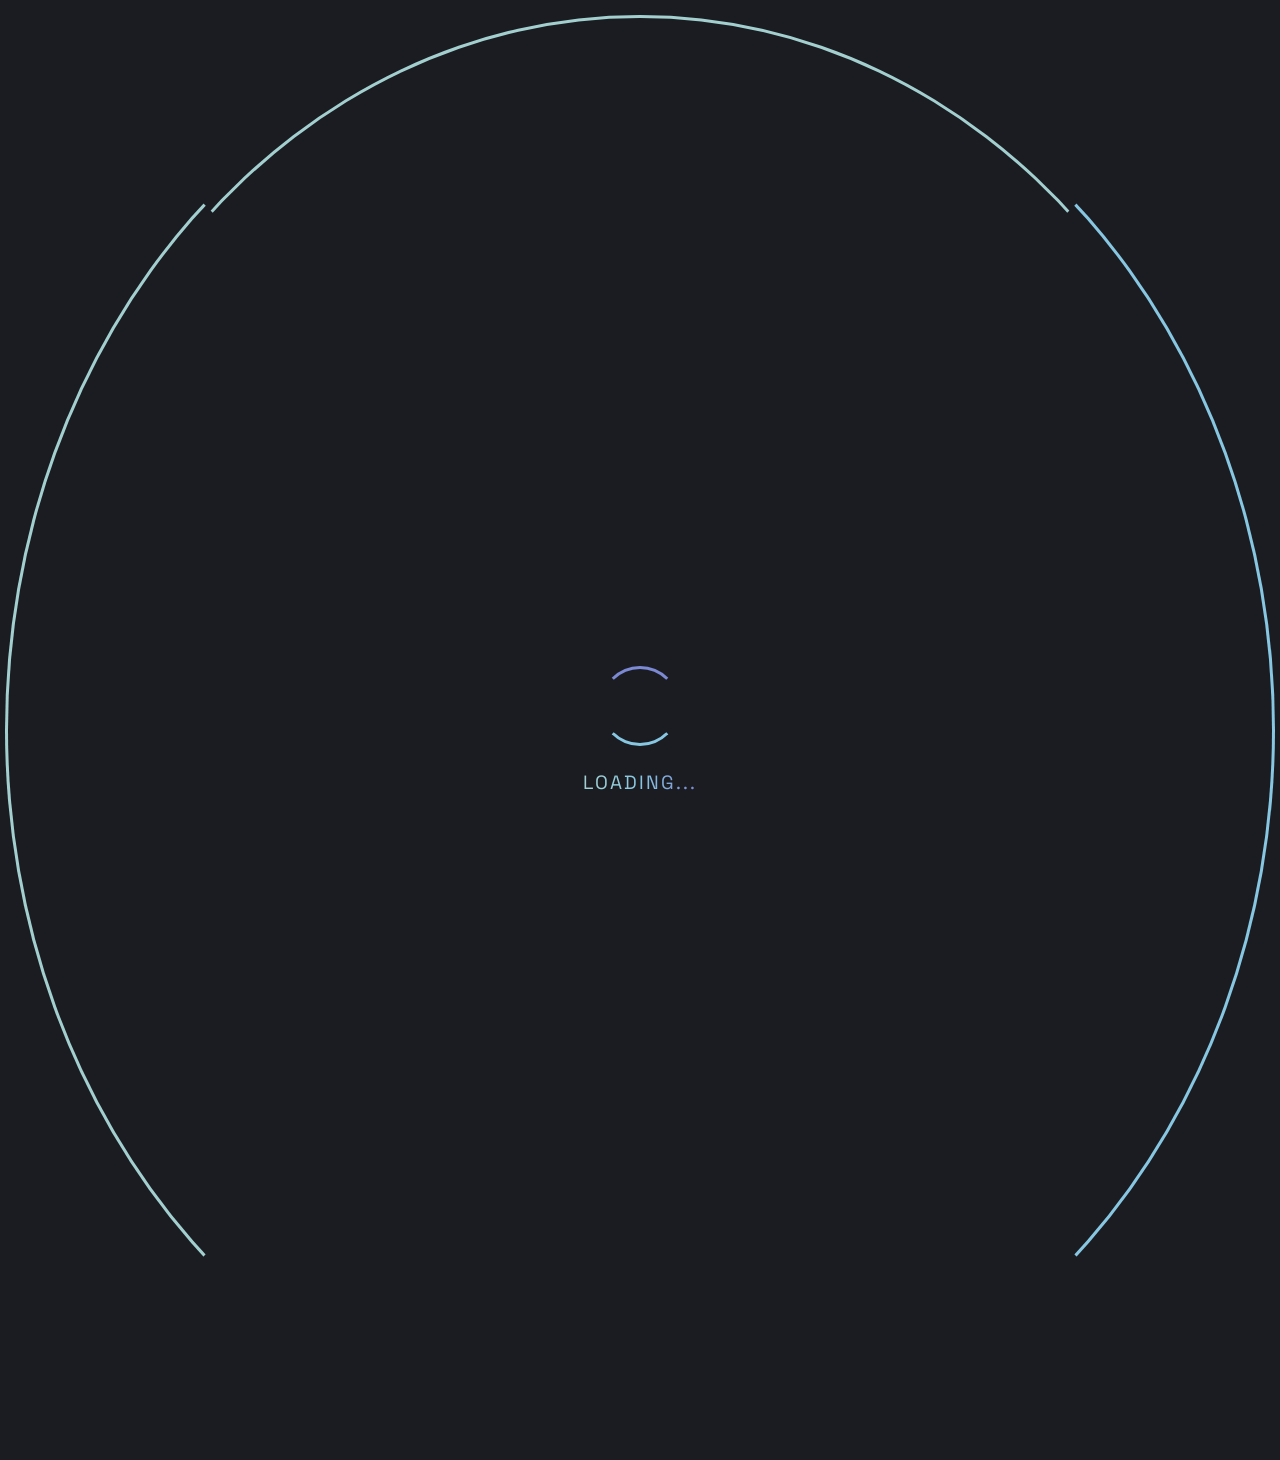
==== commit 66d47baf: "remove: delete butterfly animation and update text content" ====
--- a/index.html
+++ b/index.html
@@ -892,197 +892,6 @@
             color: rgba(255, 255, 255, 0.5);
             position: relative;
             overflow: hidden;
-        }
-        
-        /* 蝶々アニメーション */
-        .butterfly-animation-container {
-            position: fixed;
-            bottom: 0;
-            left: 0;
-            width: 100%;
-            height: 60px;
-            z-index: 5;
-            pointer-events: none;
-        }
-        
-        .butterfly {
-            position: absolute;
-            bottom: 20px;
-            width: 30px;
-            height: 30px;
-            animation: butterflyFloat 25s ease-in-out infinite;
-        }
-        
-        .butterfly-body {
-            position: absolute;
-            width: 4px;
-            height: 16px;
-            background-color: rgba(255, 192, 203, 0.8);
-            border-radius: 50% 50% 30% 30%;
-            top: 7px;
-            left: 13px;
-            z-index: 2;
-        }
-        
-        .butterfly-wing {
-            position: absolute;
-            width: 15px;
-            height: 20px;
-            background-color: rgba(255, 182, 193, 0.8);
-            border-radius: 80% 60% 70% 40%;
-            opacity: 0.9;
-            animation: wingFlap 0.3s ease-in-out infinite alternate;
-            z-index: 1;
-        }
-        
-        .butterfly-wing.top-left {
-            transform-origin: bottom right;
-            top: 0;
-            left: 0;
-        }
-        
-        .butterfly-wing.bottom-left {
-            transform-origin: top right;
-            bottom: 0;
-            left: 1px;
-        }
-        
-        .butterfly-wing.top-right {
-            transform-origin: bottom left;
-            top: 0;
-            right: 0;
-            border-radius: 60% 80% 40% 70%;
-        }
-        
-        .butterfly-wing.bottom-right {
-            transform-origin: top left;
-            bottom: 0;
-            right: 1px;
-            border-radius: 60% 80% 40% 70%;
-        }
-        
-        .butterfly-wing.pattern-a {
-            background: linear-gradient(135deg, rgba(255, 182, 193, 0.9), rgba(255, 240, 245, 0.8));
-            box-shadow: 0 0 5px rgba(255, 182, 193, 0.5);
-        }
-        
-        .butterfly-wing.pattern-b {
-            background: linear-gradient(135deg, rgba(173, 216, 230, 0.9), rgba(240, 248, 255, 0.8));
-            box-shadow: 0 0 5px rgba(173, 216, 230, 0.5);
-        }
-        
-        .butterfly-wing.pattern-c {
-            background: linear-gradient(135deg, rgba(221, 160, 221, 0.9), rgba(245, 225, 255, 0.8));
-            box-shadow: 0 0 5px rgba(221, 160, 221, 0.5);
-        }
-        
-        .butterfly-wing.pattern-d {
-            background: linear-gradient(135deg, rgba(255, 228, 181, 0.9), rgba(255, 250, 240, 0.8));
-            box-shadow: 0 0 5px rgba(255, 228, 181, 0.5);
-        }
-        
-        .butterfly-antenna {
-            position: absolute;
-            width: 1px;
-            height: 7px;
-            background-color: rgba(255, 192, 203, 0.7);
-            top: 0;
-            z-index: 1;
-        }
-        
-        .butterfly-antenna.left {
-            left: 12px;
-            transform: rotate(-20deg);
-        }
-        
-        .butterfly-antenna.right {
-            right: 12px;
-            transform: rotate(20deg);
-        }
-        
-        .butterfly-antenna::after {
-            content: '';
-            position: absolute;
-            width: 2px;
-            height: 2px;
-            background-color: rgba(255, 192, 203, 0.9);
-            border-radius: 50%;
-            top: -1px;
-        }
-        
-        .butterfly-sparkle {
-            position: absolute;
-            width: 2px;
-            height: 2px;
-            background-color: white;
-            border-radius: 50%;
-            opacity: 0;
-            animation: butterflySparkle 4s linear infinite;
-        }
-        
-        @keyframes butterflyFloat {
-            0% {
-                left: -50px;
-                transform: translateY(0) translateX(0) rotate(5deg);
-            }
-            10% {
-                transform: translateY(-15px) translateX(20px) rotate(-5deg);
-            }
-            20% {
-                transform: translateY(5px) translateX(40px) rotate(10deg);
-            }
-            30% {
-                transform: translateY(-20px) translateX(60px) rotate(-10deg);
-            }
-            40% {
-                transform: translateY(10px) translateX(80px) rotate(5deg);
-            }
-            50% {
-                transform: translateY(-15px) translateX(100px) rotate(-5deg);
-            }
-            60% {
-                transform: translateY(5px) translateX(120px) rotate(10deg);
-            }
-            70% {
-                transform: translateY(-10px) translateX(140px) rotate(-10deg);
-            }
-            80% {
-                transform: translateY(15px) translateX(160px) rotate(5deg);
-            }
-            90% {
-                transform: translateY(-5px) translateX(180px) rotate(-5deg);
-            }            
-            100% {
-                left: calc(100% + 50px);
-                transform: translateY(0) translateX(0) rotate(5deg);
-            }
-        }
-        
-        @keyframes wingFlap {
-            0% {
-                transform: rotateY(60deg);
-            }
-            100% {
-                transform: rotateY(0deg);
-            }
-        }
-        
-        @keyframes butterflySparkle {
-            0% {
-                opacity: 0;
-                transform: scale(0);
-            }
-            10% {
-                opacity: 0.8;
-                transform: scale(1);
-            }
-            50% {
-                opacity: 0.2;
-            }
-            100% {
-                opacity: 0;
-                transform: scale(0) translateY(-10px) translateX(5px);
-            }
         }
         
         @keyframes starTwinkle {
@@ -1364,7 +1173,7 @@
                 <h1 class="name">Hiromichi Ohno</h1>
                 <p class="bio fade-in-delay-1">マーケッター &amp; AIプログラマー</p>
                 <p class="bio-extended fade-in-delay-1">
-                    生成AIなどを使って、マーケテイングに必要な作業をサポートします。Kaggle(AIコンテスト)やVibe Coding(AIがコードの大部分を生成すること)にも挑戦中です。<br><br>
+                    生成AIなどを使って、マーケテイングに必要な作業をサポートします。Kaggle(AIコンテスト)やBive Coding(AI技術を使った教育アプリの開発)にも挑戦中です。<br><br>
                     <strong>【AIによる反復作業自動化で、1人社長の<br><span class="highlight-text">月100時間</span>の自由時間創造に貢献！】</strong>
                 </p>
             </div>
@@ -1476,53 +1285,7 @@
         </div>
         
         <footer class="fade-in-delay-4">
-            &copy; 2025 Hiromichi Ohno | 全ての人がAIを使いこなせますように
-            <div class="butterfly-animation-container">
-                <div class="butterfly" style="animation-delay: 0s">
-                    <div class="butterfly-body"></div>
-                    <div class="butterfly-wing top-left pattern-a"></div>
-                    <div class="butterfly-wing bottom-left pattern-a"></div>
-                    <div class="butterfly-wing top-right pattern-a"></div>
-                    <div class="butterfly-wing bottom-right pattern-a"></div>
-                    <div class="butterfly-antenna left"></div>
-                    <div class="butterfly-antenna right"></div>
-                    <div class="butterfly-sparkle" style="left: 5px; top: 10px; animation-delay: 0.5s"></div>
-                    <div class="butterfly-sparkle" style="left: 25px; top: 15px; animation-delay: 2s"></div>
-                </div>
-
-                <div class="butterfly" style="animation-delay: 7s; transform: scale(0.8)">
-                    <div class="butterfly-body"></div>
-                    <div class="butterfly-wing top-left pattern-b"></div>
-                    <div class="butterfly-wing bottom-left pattern-b"></div>
-                    <div class="butterfly-wing top-right pattern-b"></div>
-                    <div class="butterfly-wing bottom-right pattern-b"></div>
-                    <div class="butterfly-antenna left"></div>
-                    <div class="butterfly-antenna right"></div>
-                    <div class="butterfly-sparkle" style="left: 5px; top: 10px; animation-delay: 1.5s"></div>
-                </div>
-
-                <div class="butterfly" style="animation-delay: 14s; transform: scale(0.9)">
-                    <div class="butterfly-body"></div>
-                    <div class="butterfly-wing top-left pattern-c"></div>
-                    <div class="butterfly-wing bottom-left pattern-c"></div>
-                    <div class="butterfly-wing top-right pattern-c"></div>
-                    <div class="butterfly-wing bottom-right pattern-c"></div>
-                    <div class="butterfly-antenna left"></div>
-                    <div class="butterfly-antenna right"></div>
-                    <div class="butterfly-sparkle" style="left: 25px; top: 5px; animation-delay: 2.5s"></div>
-                </div>
-
-                <div class="butterfly" style="animation-delay: 20s; transform: scale(0.75)">
-                    <div class="butterfly-body"></div>
-                    <div class="butterfly-wing top-left pattern-d"></div>
-                    <div class="butterfly-wing bottom-left pattern-d"></div>
-                    <div class="butterfly-wing top-right pattern-d"></div>
-                    <div class="butterfly-wing bottom-right pattern-d"></div>
-                    <div class="butterfly-antenna left"></div>
-                    <div class="butterfly-antenna right"></div>
-                    <div class="butterfly-sparkle" style="left: 10px; top: 15px; animation-delay: 3s"></div>
-                </div>
-            </div>
+            &copy; 2025 Hiromichi Ohno | ITスキルの進化を求める全て人に・・・
         </footer>
     </div>
 
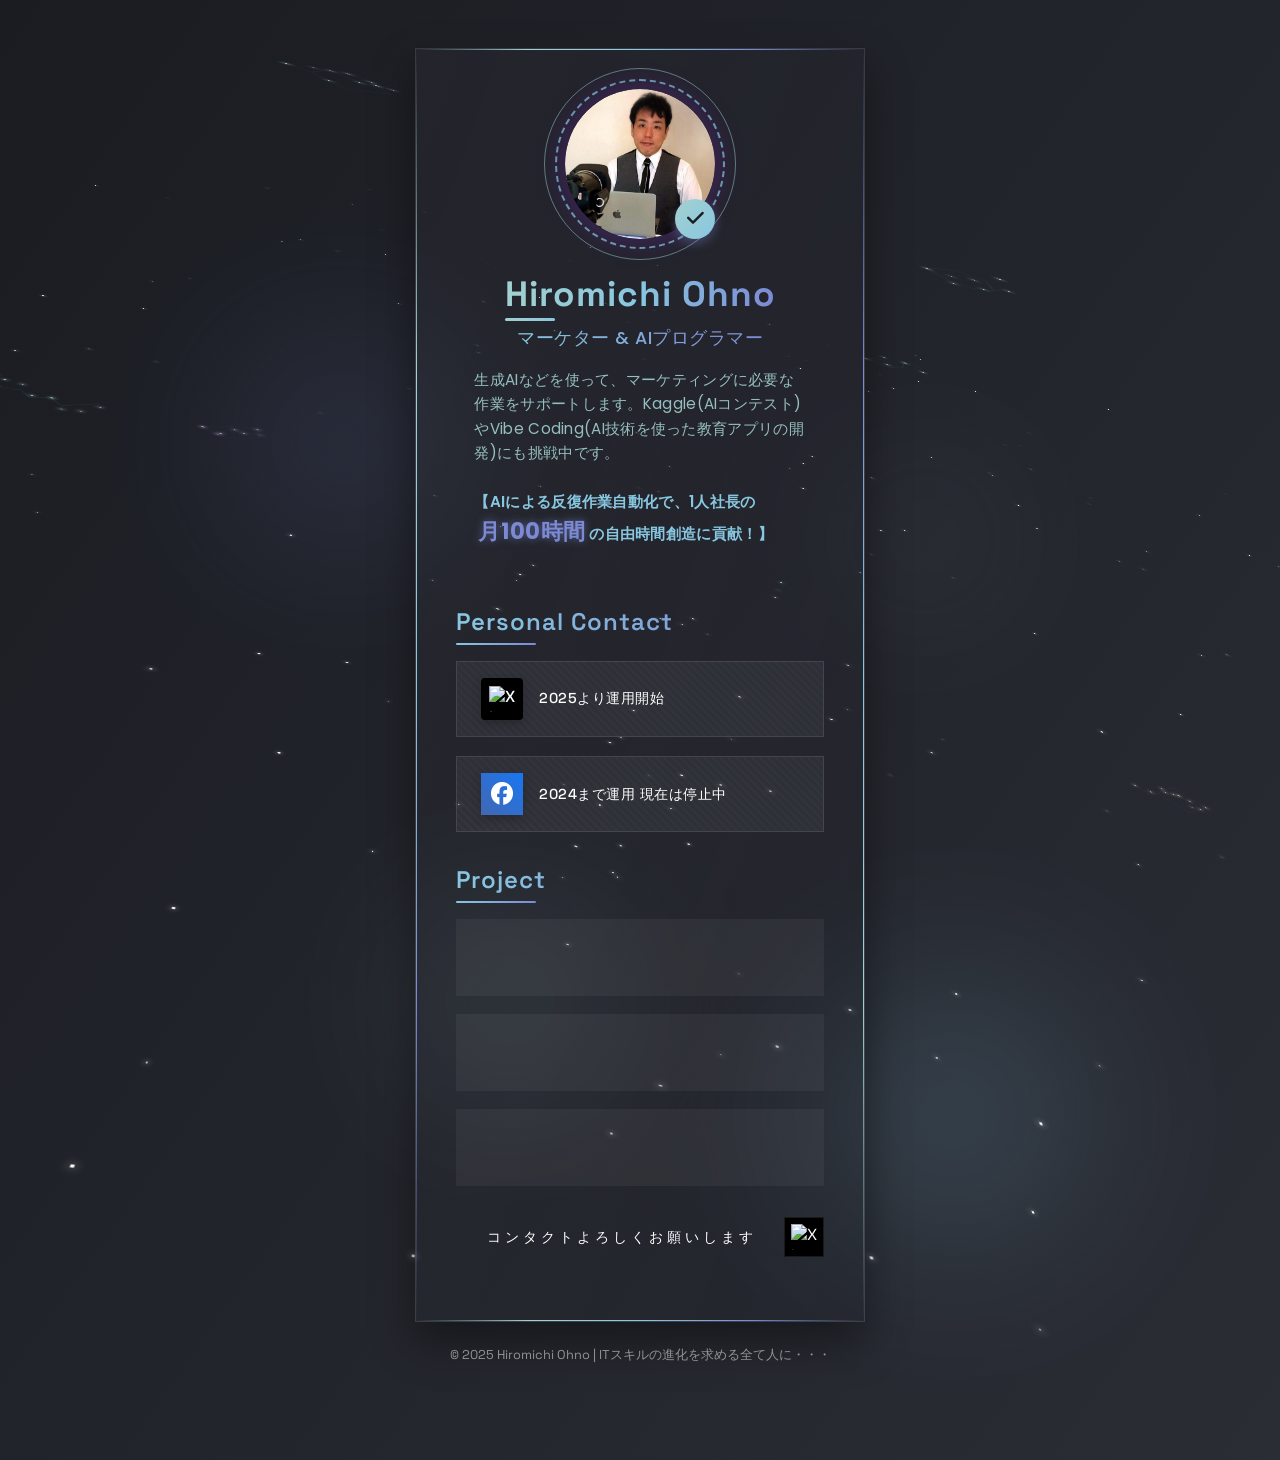
==== commit c8a7daeb: "fix: Correction of typos" ====
--- a/index.html
+++ b/index.html
@@ -1171,9 +1171,9 @@
                 </div>
                 
                 <h1 class="name">Hiromichi Ohno</h1>
-                <p class="bio fade-in-delay-1">マーケッター &amp; AIプログラマー</p>
+                <p class="bio fade-in-delay-1">マーケター &amp; AIプログラマー</p>
                 <p class="bio-extended fade-in-delay-1">
-                    生成AIなどを使って、マーケテイングに必要な作業をサポートします。Kaggle(AIコンテスト)やBive Coding(AI技術を使った教育アプリの開発)にも挑戦中です。<br><br>
+                    生成AIなどを使って、マーケティングに必要な作業をサポートします。Kaggle(AIコンテスト)やVibe Coding(AI技術を使った教育アプリの開発)にも挑戦中です。<br><br>
                     <strong>【AIによる反復作業自動化で、1人社長の<br><span class="highlight-text">月100時間</span>の自由時間創造に貢献！】</strong>
                 </p>
             </div>
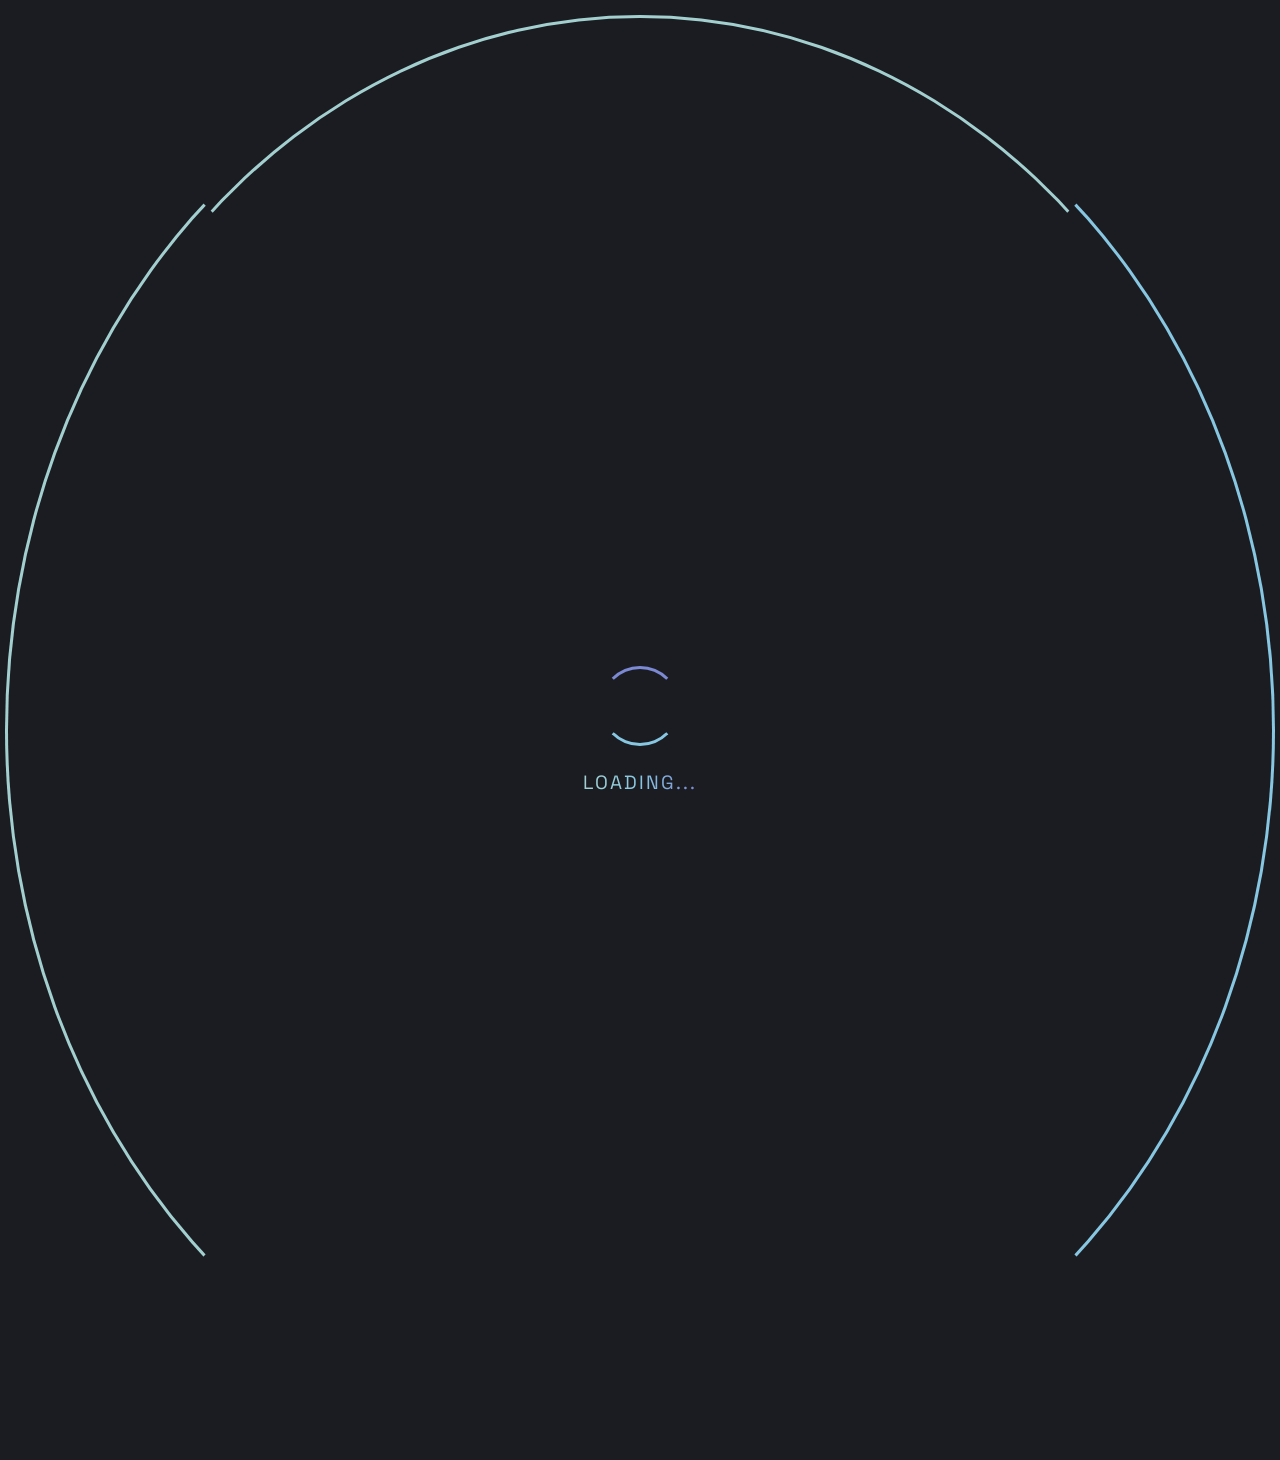
==== commit 7527bbdf: "feat: add OGP meta tags for social media sharing" ====
--- a/index.html
+++ b/index.html
@@ -4,14 +4,41 @@
     <meta charset="UTF-8">
     <meta name="viewport" content="width=device-width, initial-scale=1.0">
     <title>Ohno's Link Tree</title>
-    <!-- OGP設定 -->
+    <meta name="description" content="マーケターAIプログラマーの大野弘道の公式リンク集。AIによる反復作業自動化で、1人社長の月100時間の自由時間創造に貢献。">
+    <meta name="robots" content="index, follow">
+    <link rel="canonical" href="https://hiromichioono.github.io/">
+    
+    <!-- Open Graph -->
     <meta property="og:title" content="Ohno's Link Tree">
-    <meta property="og:description" content="マーケッター & AIプログラマー">
+    <meta property="og:description" content="Hiromichi Ohno's Link Tree">
     <meta property="og:type" content="website">
     <meta property="og:url" content="https://hiromichioono.github.io/">
-    <meta property="og:image" content="https://hiromichioono.github.io/images/ogp.png">
+    <meta property="og:image" content="https://hiromichioono.github.io/images/ogp_2.png">
     <meta property="og:site_name" content="Ohno's Link Tree">
+    <meta property="og:locale" content="ja_JP">
+    
+    <!-- Twitter / X -->
     <meta name="twitter:card" content="summary_large_image">
+    <meta name="twitter:site" content="@heros_road">
+    <meta name="twitter:creator" content="@heros_road">
+    <meta name="twitter:title" content="Ohno's Link Tree">
+    <meta name="twitter:description" content="大野弘道のリンク集">
+    <meta name="twitter:image" content="https://hiromichioono.github.io/images/ogp_2.png">
+    <meta name="twitter:image:alt" content="Ohno's Link Tree - 大野弘道の公式リンク集">
+    
+    <!-- LinkedIn -->
+    <meta property="linkedin:title" content="Ohno's Link Tree">
+    <meta property="linkedin:description" content="Hiromichi Ohno's Link Tree">
+    <meta property="linkedin:image" content="https://hiromichioono.github.io/images/ogp_2.png">
+    <meta property="linkedin:url" content="https://hiromichioono.github.io/">
+    
+    <!-- Pinterest -->
+    <meta name="pinterest-rich-pin" content="true">
+    <meta property="pinterest:description" content="Hiromichi Ohno's Link Tree">
+    
+    <!-- WhatsApp -->
+    <meta property="og:image:width" content="1200">
+    <meta property="og:image:height" content="630">
     <style>
         @import url('https://fonts.googleapis.com/css2?family=Poppins:wght@300;400;600;700&display=swap');
         @import url('https://fonts.googleapis.com/css2?family=Space+Grotesk:wght@400;500;700&display=swap');
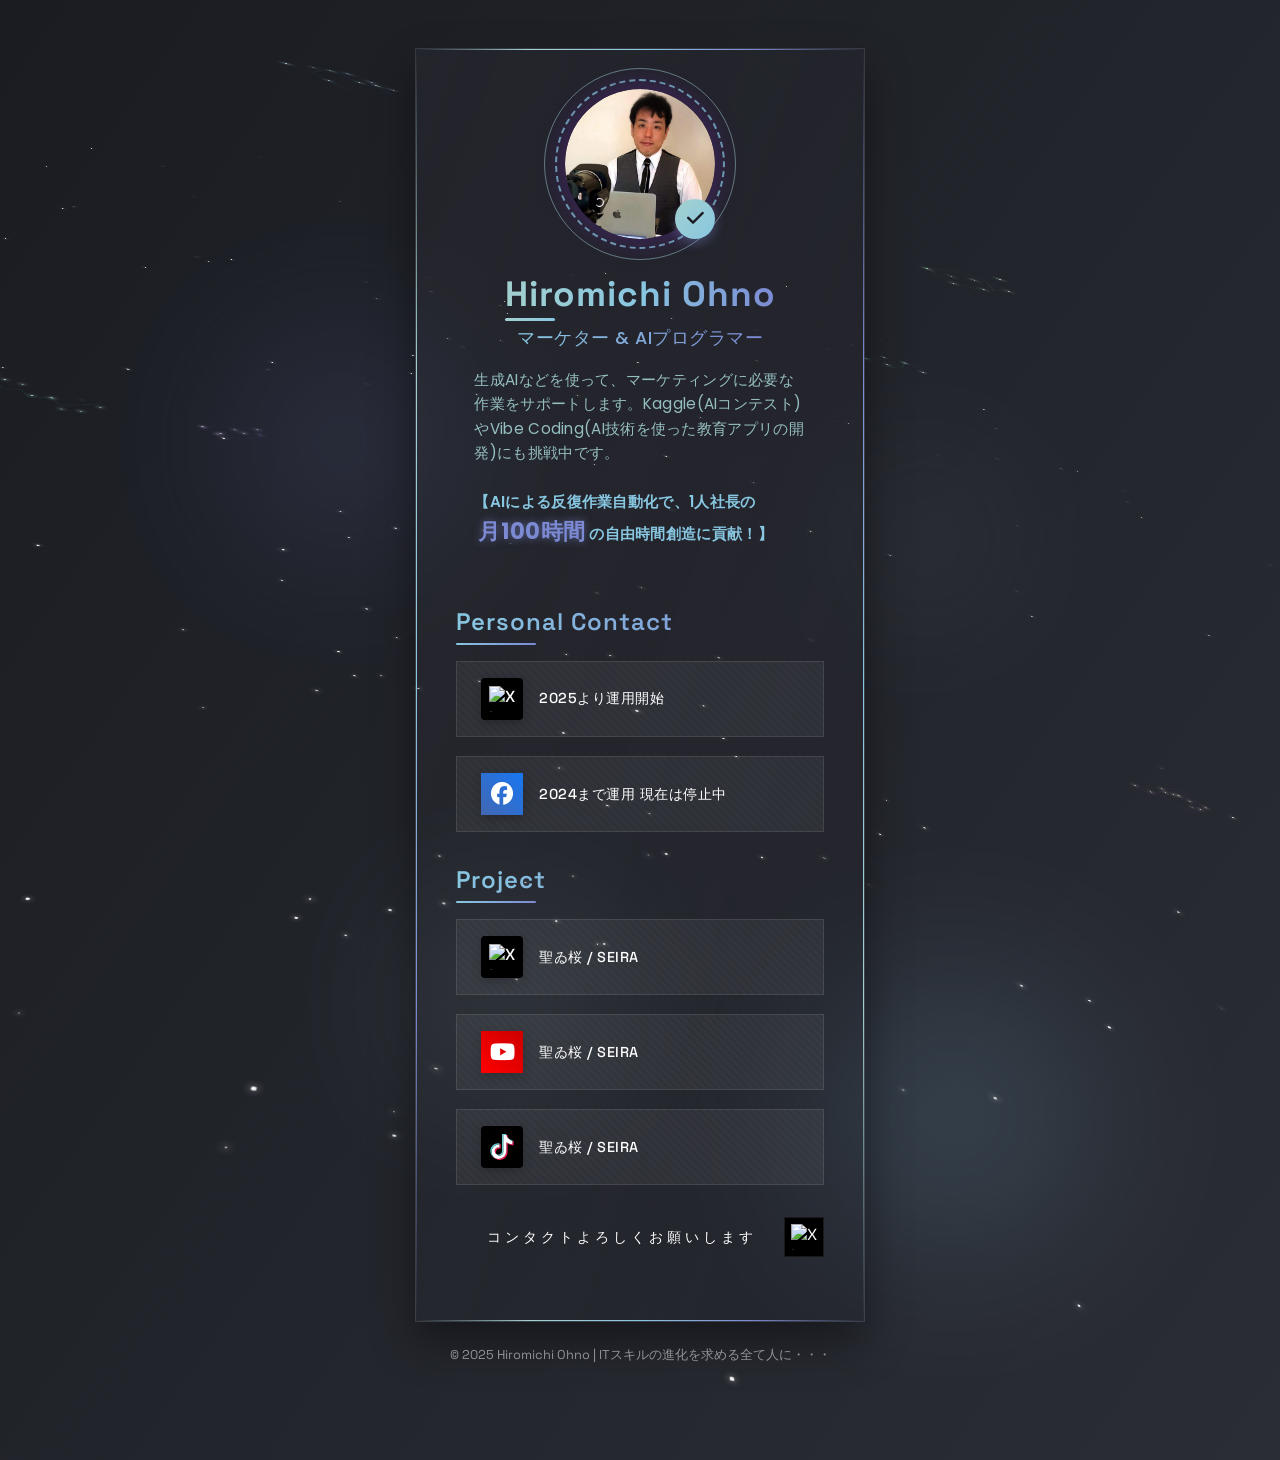
==== commit 3a54750e: "fix: update OGP description to match original content" ====
--- a/index.html
+++ b/index.html
@@ -4,13 +4,13 @@
     <meta charset="UTF-8">
     <meta name="viewport" content="width=device-width, initial-scale=1.0">
     <title>Ohno's Link Tree</title>
-    <meta name="description" content="マーケターAIプログラマーの大野弘道の公式リンク集。AIによる反復作業自動化で、1人社長の月100時間の自由時間創造に貢献。">
+    <meta name="description" content="マーケター&AIプログラマーの大野弘道の公式リンク集。AIによる反復作業自動化で、1人社長の月100時間の自由時間創造に貢献。">
     <meta name="robots" content="index, follow">
     <link rel="canonical" href="https://hiromichioono.github.io/">
     
     <!-- Open Graph -->
     <meta property="og:title" content="Ohno's Link Tree">
-    <meta property="og:description" content="Hiromichi Ohno's Link Tree">
+    <meta property="og:description" content="マーケッター & AIプログラマー">
     <meta property="og:type" content="website">
     <meta property="og:url" content="https://hiromichioono.github.io/">
     <meta property="og:image" content="https://hiromichioono.github.io/images/ogp_2.png">
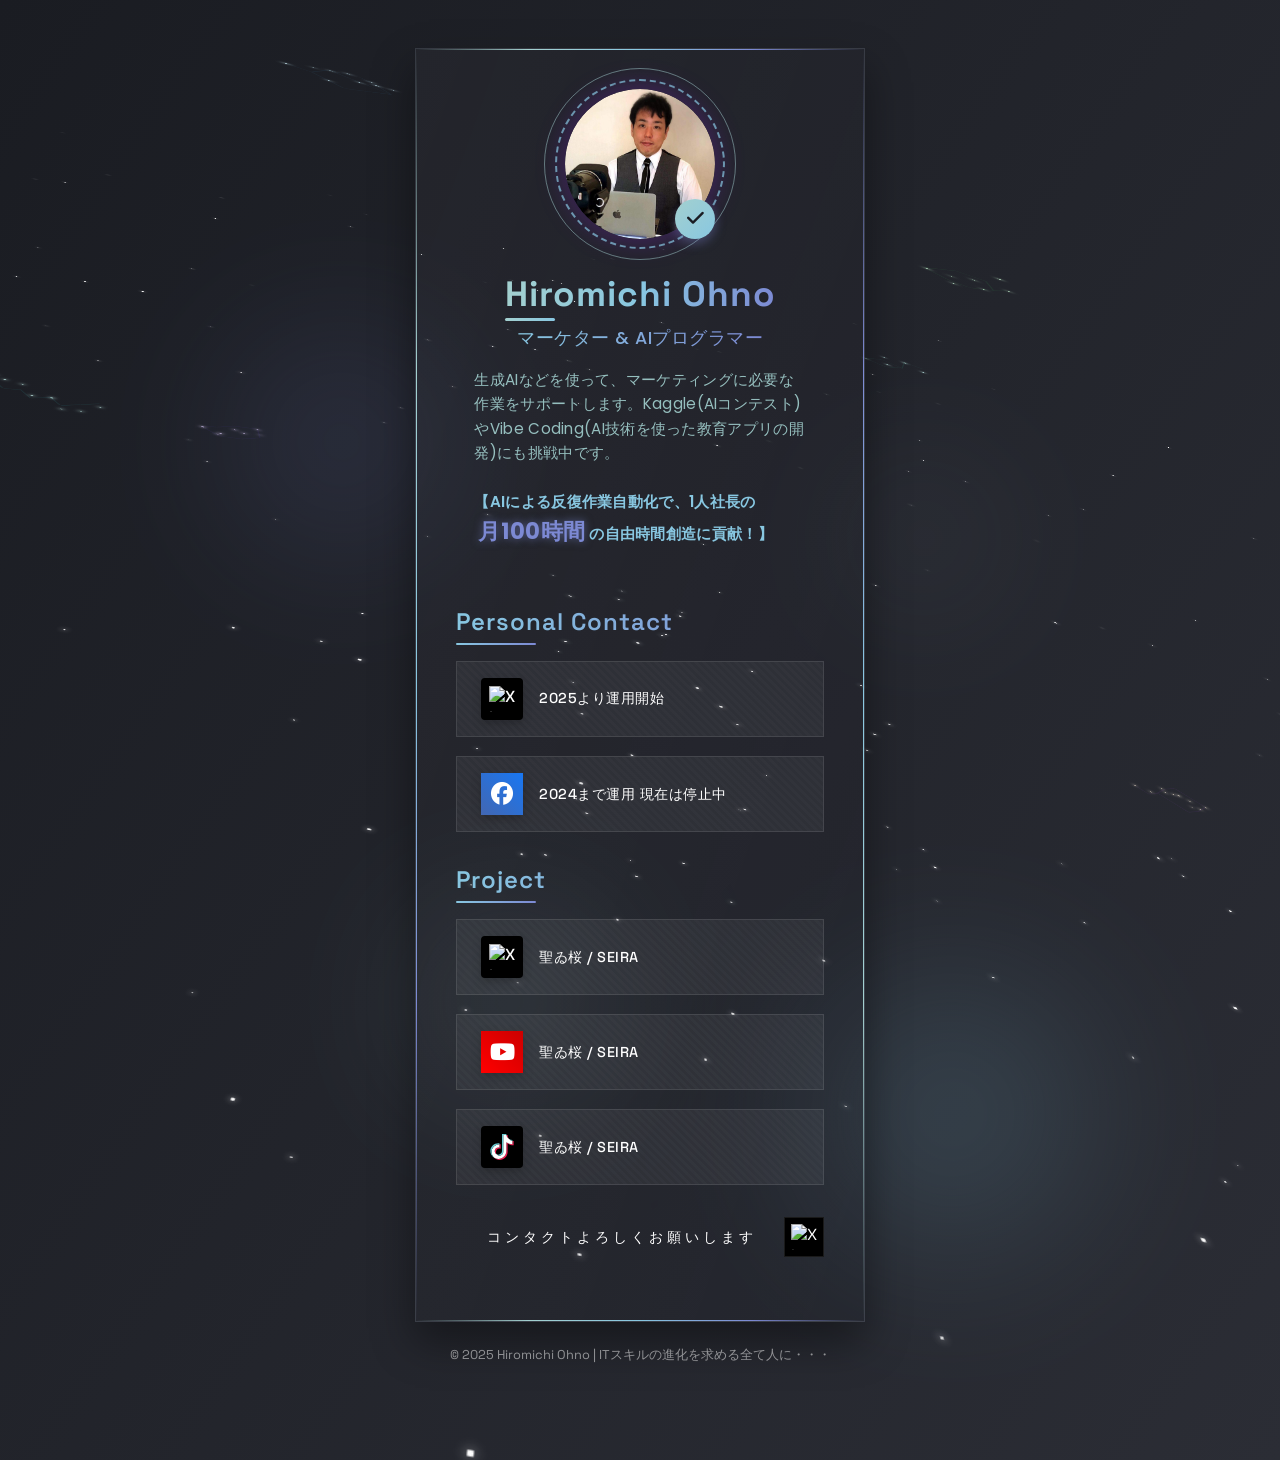
==== commit 3865a95d: "feat: update OGP" ====
--- a/index.html
+++ b/index.html
@@ -3,38 +3,38 @@
 <head>
     <meta charset="UTF-8">
     <meta name="viewport" content="width=device-width, initial-scale=1.0">
-    <title>Ohno's Link Tree</title>
+    <title>Ohno's Link Hub</title>
     <meta name="description" content="マーケター&AIプログラマーの大野弘道の公式リンク集。AIによる反復作業自動化で、1人社長の月100時間の自由時間創造に貢献。">
     <meta name="robots" content="index, follow">
     <link rel="canonical" href="https://hiromichioono.github.io/">
     
     <!-- Open Graph -->
-    <meta property="og:title" content="Ohno's Link Tree">
+    <meta property="og:title" content="Ohno's Link Hub">
     <meta property="og:description" content="マーケッター & AIプログラマー">
     <meta property="og:type" content="website">
     <meta property="og:url" content="https://hiromichioono.github.io/">
-    <meta property="og:image" content="https://hiromichioono.github.io/images/ogp_2.png">
-    <meta property="og:site_name" content="Ohno's Link Tree">
+    <meta property="og:image" content="https://hiromichioono.github.io/images/link_hub_ogp.png">
+    <meta property="og:site_name" content="Ohno's Link Hub">
     <meta property="og:locale" content="ja_JP">
     
     <!-- Twitter / X -->
     <meta name="twitter:card" content="summary_large_image">
     <meta name="twitter:site" content="@heros_road">
     <meta name="twitter:creator" content="@heros_road">
-    <meta name="twitter:title" content="Ohno's Link Tree">
+    <meta name="twitter:title" content="Ohno's Link Hub">
     <meta name="twitter:description" content="大野弘道のリンク集">
-    <meta name="twitter:image" content="https://hiromichioono.github.io/images/ogp_2.png">
-    <meta name="twitter:image:alt" content="Ohno's Link Tree - 大野弘道の公式リンク集">
+    <meta name="twitter:image" content="https://hiromichioono.github.io/images/link_hub_ogp.png">
+    <meta name="twitter:image:alt" content="Ohno's Link Hub - 大野弘道の公式リンク集">
     
     <!-- LinkedIn -->
-    <meta property="linkedin:title" content="Ohno's Link Tree">
-    <meta property="linkedin:description" content="Hiromichi Ohno's Link Tree">
-    <meta property="linkedin:image" content="https://hiromichioono.github.io/images/ogp_2.png">
+    <meta property="linkedin:title" content="Ohno's Link Hub">
+    <meta property="linkedin:description" content="Hiromichi Ohno's Link Hub">
+    <meta property="linkedin:image" content="https://hiromichioono.github.io/images/link_hub_ogp.png">
     <meta property="linkedin:url" content="https://hiromichioono.github.io/">
     
     <!-- Pinterest -->
     <meta name="pinterest-rich-pin" content="true">
-    <meta property="pinterest:description" content="Hiromichi Ohno's Link Tree">
+    <meta property="pinterest:description" content="Hiromichi Ohno's Link Hub">
     
     <!-- WhatsApp -->
     <meta property="og:image:width" content="1200">
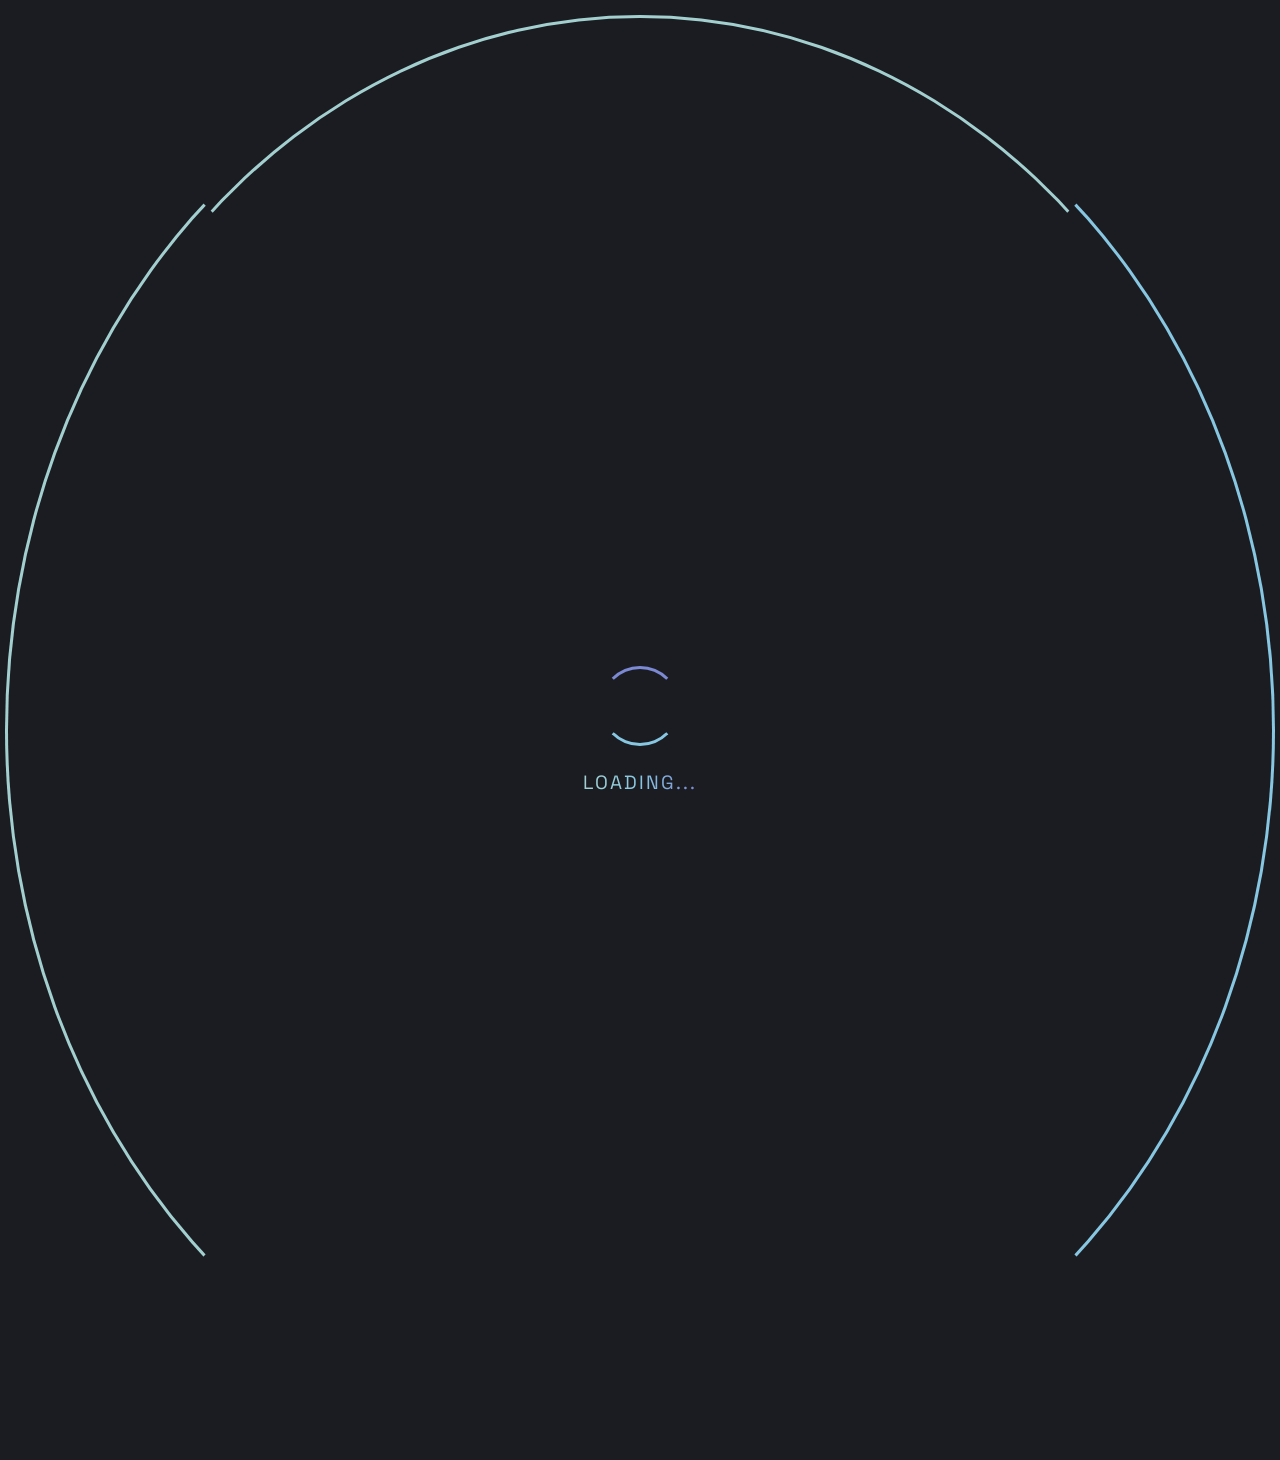
==== commit 89cd90ee: "feat: update Project section links and footer year - Replace Wikipedia image icons with Font Awesome" ====
--- a/index.html
+++ b/index.html
@@ -1234,29 +1234,29 @@
             <div class="links-container fade-in-delay-3">
                 <div class="link-list">
                     <div class="link-item">
-                        <a href="https://x.com/seira_0311" class="link">
-                            <div class="link-icon" style="background: black; display: flex; align-items: center; justify-content: center; padding: 8px; border-radius: 4px;">
-                                <img src="https://abs.twimg.com/responsive-web/client-web/icon-ios.77d25eba.png" alt="X logo" style="width: 26px; height: 26px;">
+                        <a href="https://ja.wikipedia.org/w/index.php?curid=5221279" class="link">
+                            <div class="link-icon" style="background: linear-gradient(45deg, #636466, #3a3a3a);">
+                                <i class="fab fa-wikipedia-w" style="margin: 0 auto; color: white;"></i>
                             </div>
-                            <span class="link-text">聖ゐ桜 / seira</span>
+                            <span class="link-text">国井精一</span>
                         </a>
                     </div>
                     
                     <div class="link-item">
-                        <a href="https://www.youtube.com/@seira_0311" class="link">
+                        <a href="https://www.youtube.com/@kuniiseiichi" class="link">
                             <div class="link-icon" style="background: linear-gradient(45deg, #FF0000, #CC0000);">
                                 <i class="fab fa-youtube" style="margin: 0 auto; color: white;"></i>
                             </div>
-                            <span class="link-text">聖ゐ桜 / seira</span>
+                            <span class="link-text">国井精一フットボールチャンネル</span>
                         </a>
                     </div>
                     
                     <div class="link-item">
-                        <a href="https://www.tiktok.com/@seira_0311" class="link">
-                            <div class="link-icon" style="background: black; display: flex; align-items: center; justify-content: center; padding: 8px; border-radius: 4px;">
-                                <img src="images/tiktok.svg" alt="TikTok logo" style="width: 26px; height: 26px;">
+                        <a href="https://ja.wikipedia.org/w/index.php?curid=3688614" class="link">
+                            <div class="link-icon" style="background: linear-gradient(45deg, #636466, #3a3a3a);">
+                                <i class="fab fa-wikipedia-w" style="margin: 0 auto; color: white;"></i>
                             </div>
-                            <span class="link-text">聖ゐ桜 / seira</span>
+                            <span class="link-text">國井千聖</span>
                         </a>
                     </div>
                 </div>
@@ -1312,7 +1312,7 @@
         </div>
         
         <footer class="fade-in-delay-4">
-            &copy; 2025 Hiromichi Ohno | ITスキルの進化を求める全て人に・・・
+            &copy; 2026 Hiromichi Ohno | ITスキルの進化を求める全て人に・・・
         </footer>
     </div>
 
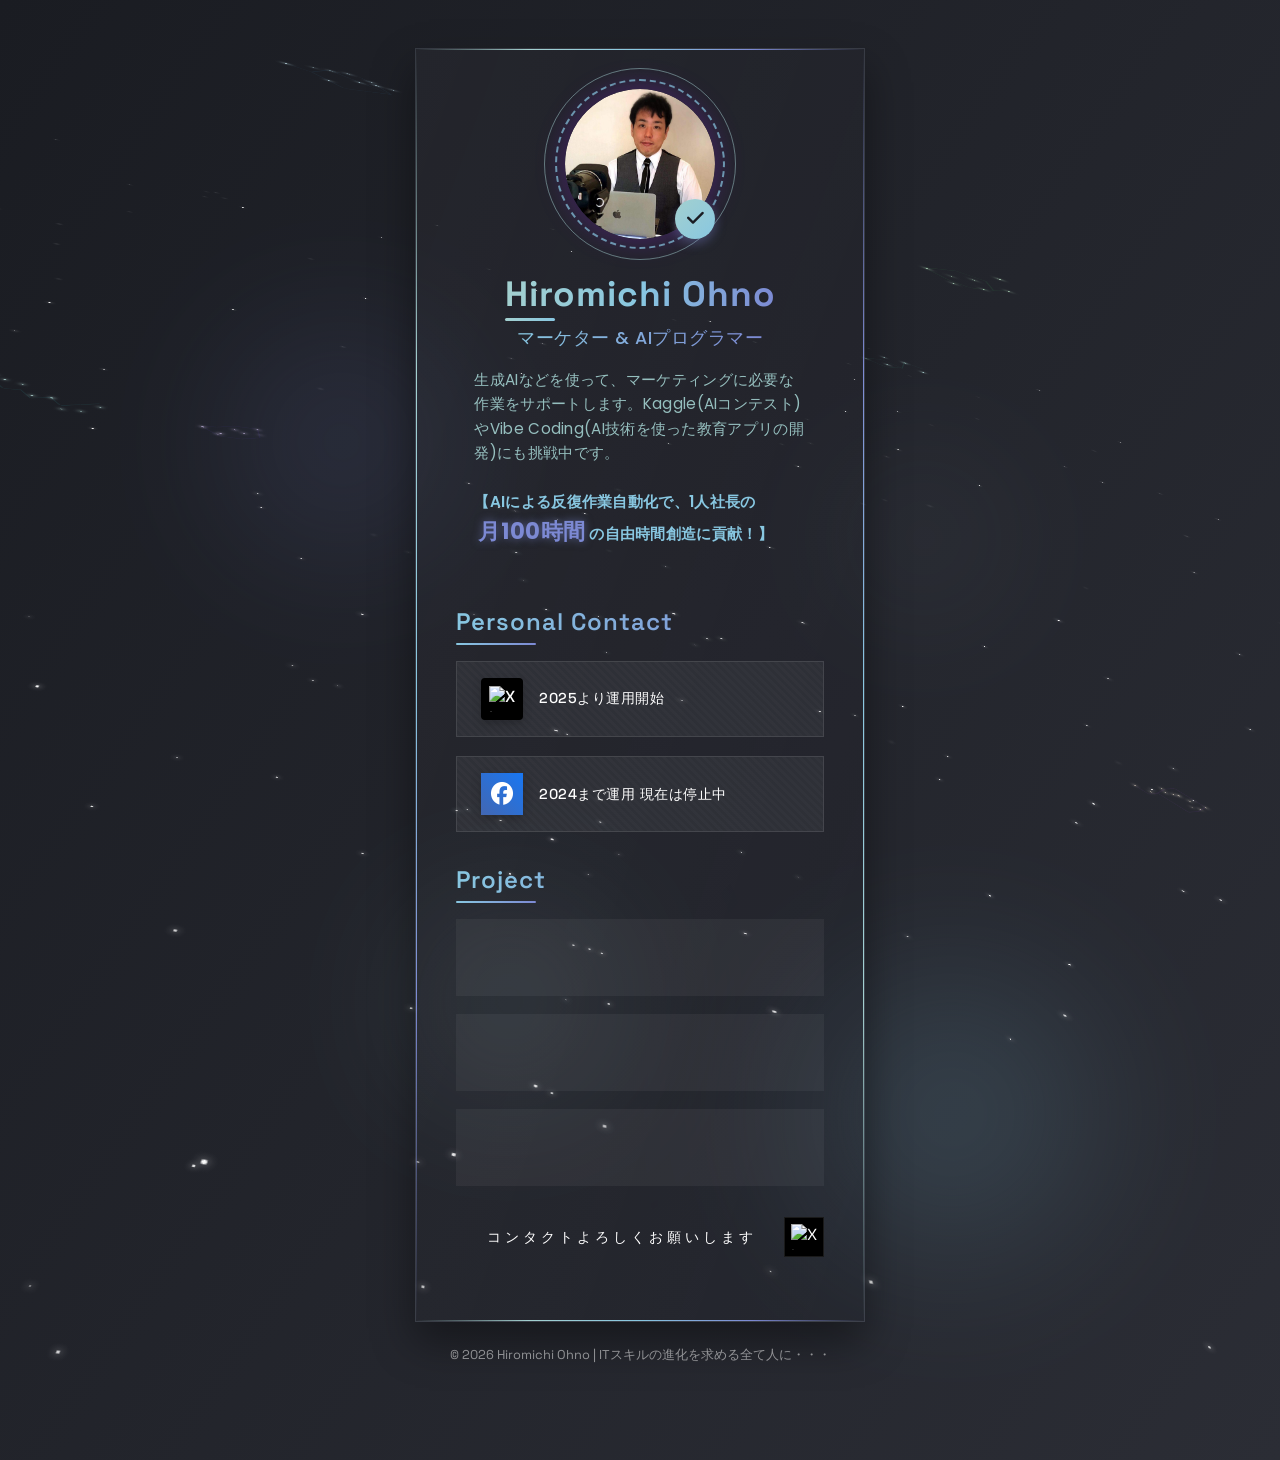
==== commit 5c47d865: "fix: remove rotateX from link hover to prevent flicker at top edge Co-Authored-By: Claude Sonnet 4.6" ====
--- a/index.html
+++ b/index.html
@@ -720,7 +720,7 @@
         }
         
         .link:hover {
-            transform: translateY(-5px) scale(1.03) perspective(500px) rotateX(5deg);
+            transform: translateY(-5px) scale(1.03);
             box-shadow: 
                 0 15px 35px rgba(0, 0, 0, 0.3), 
                 0 0 10px rgba(124, 137, 211, 0.5), 
